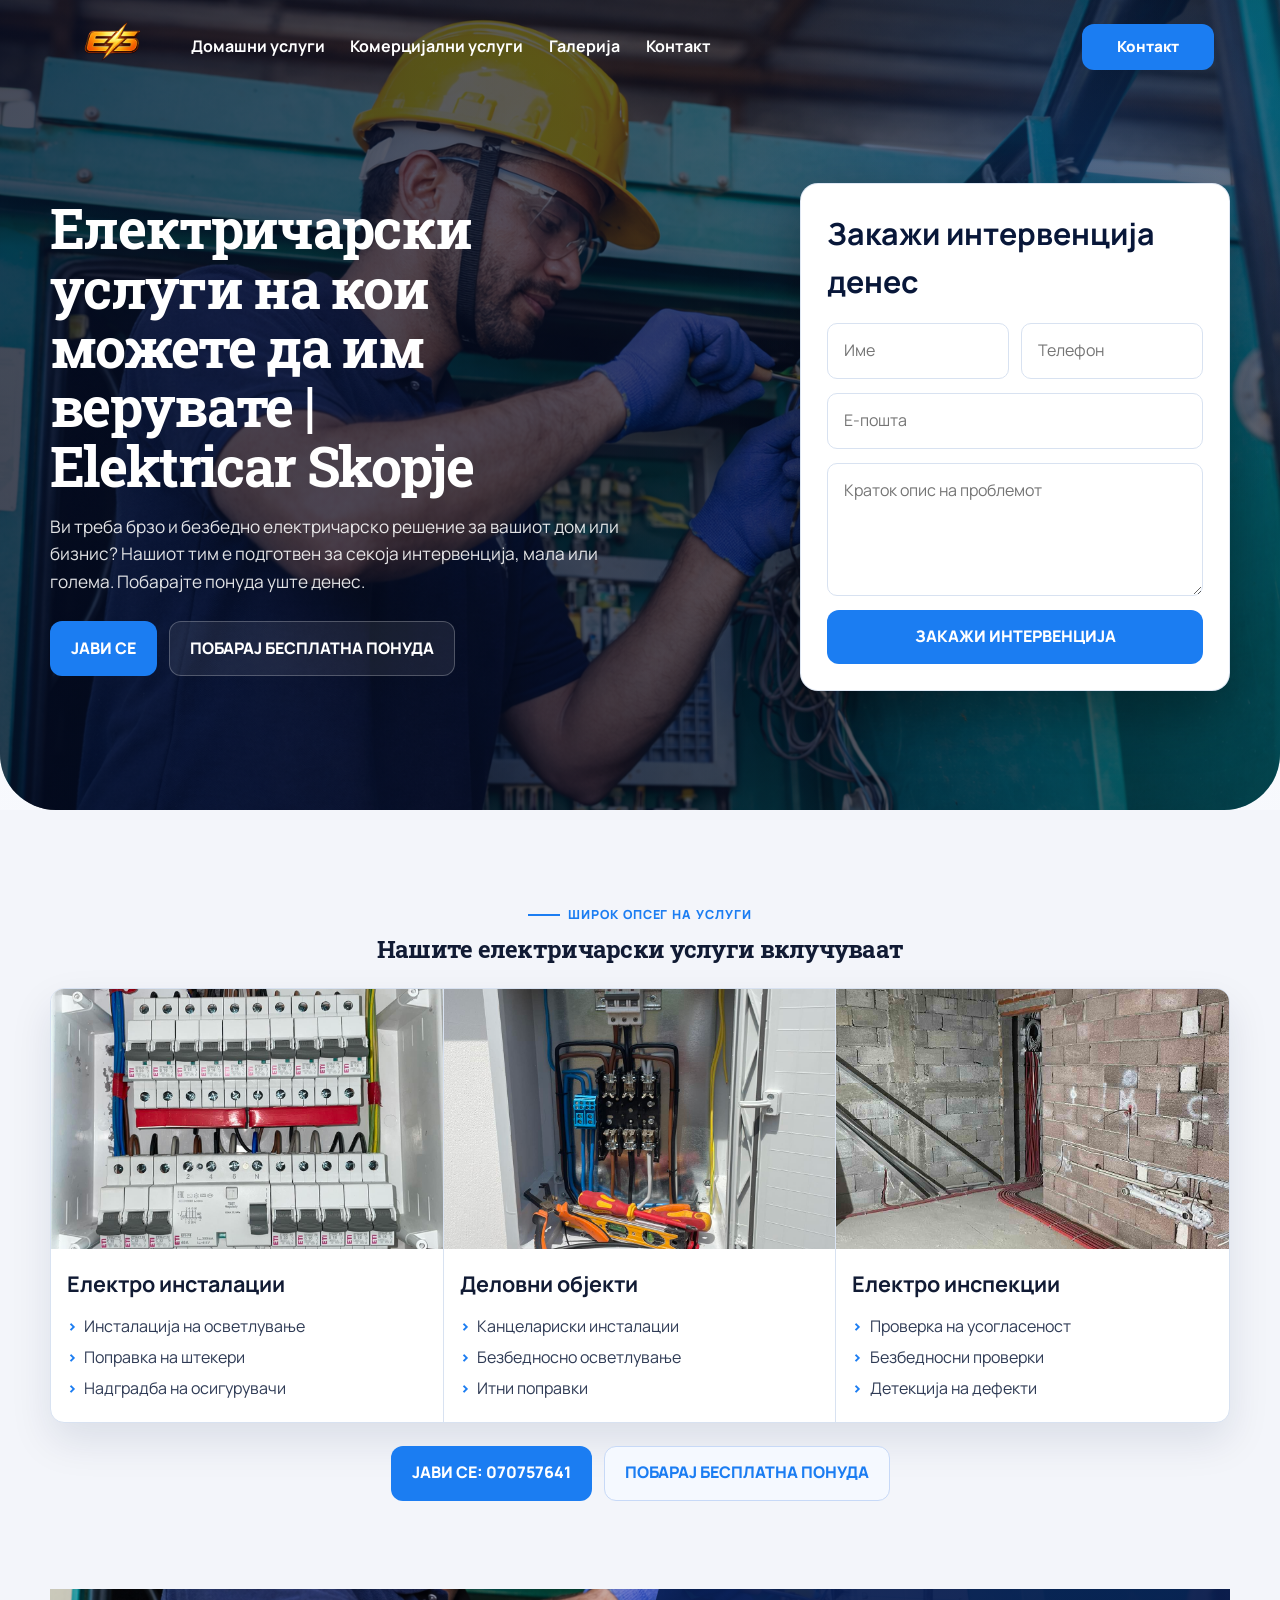
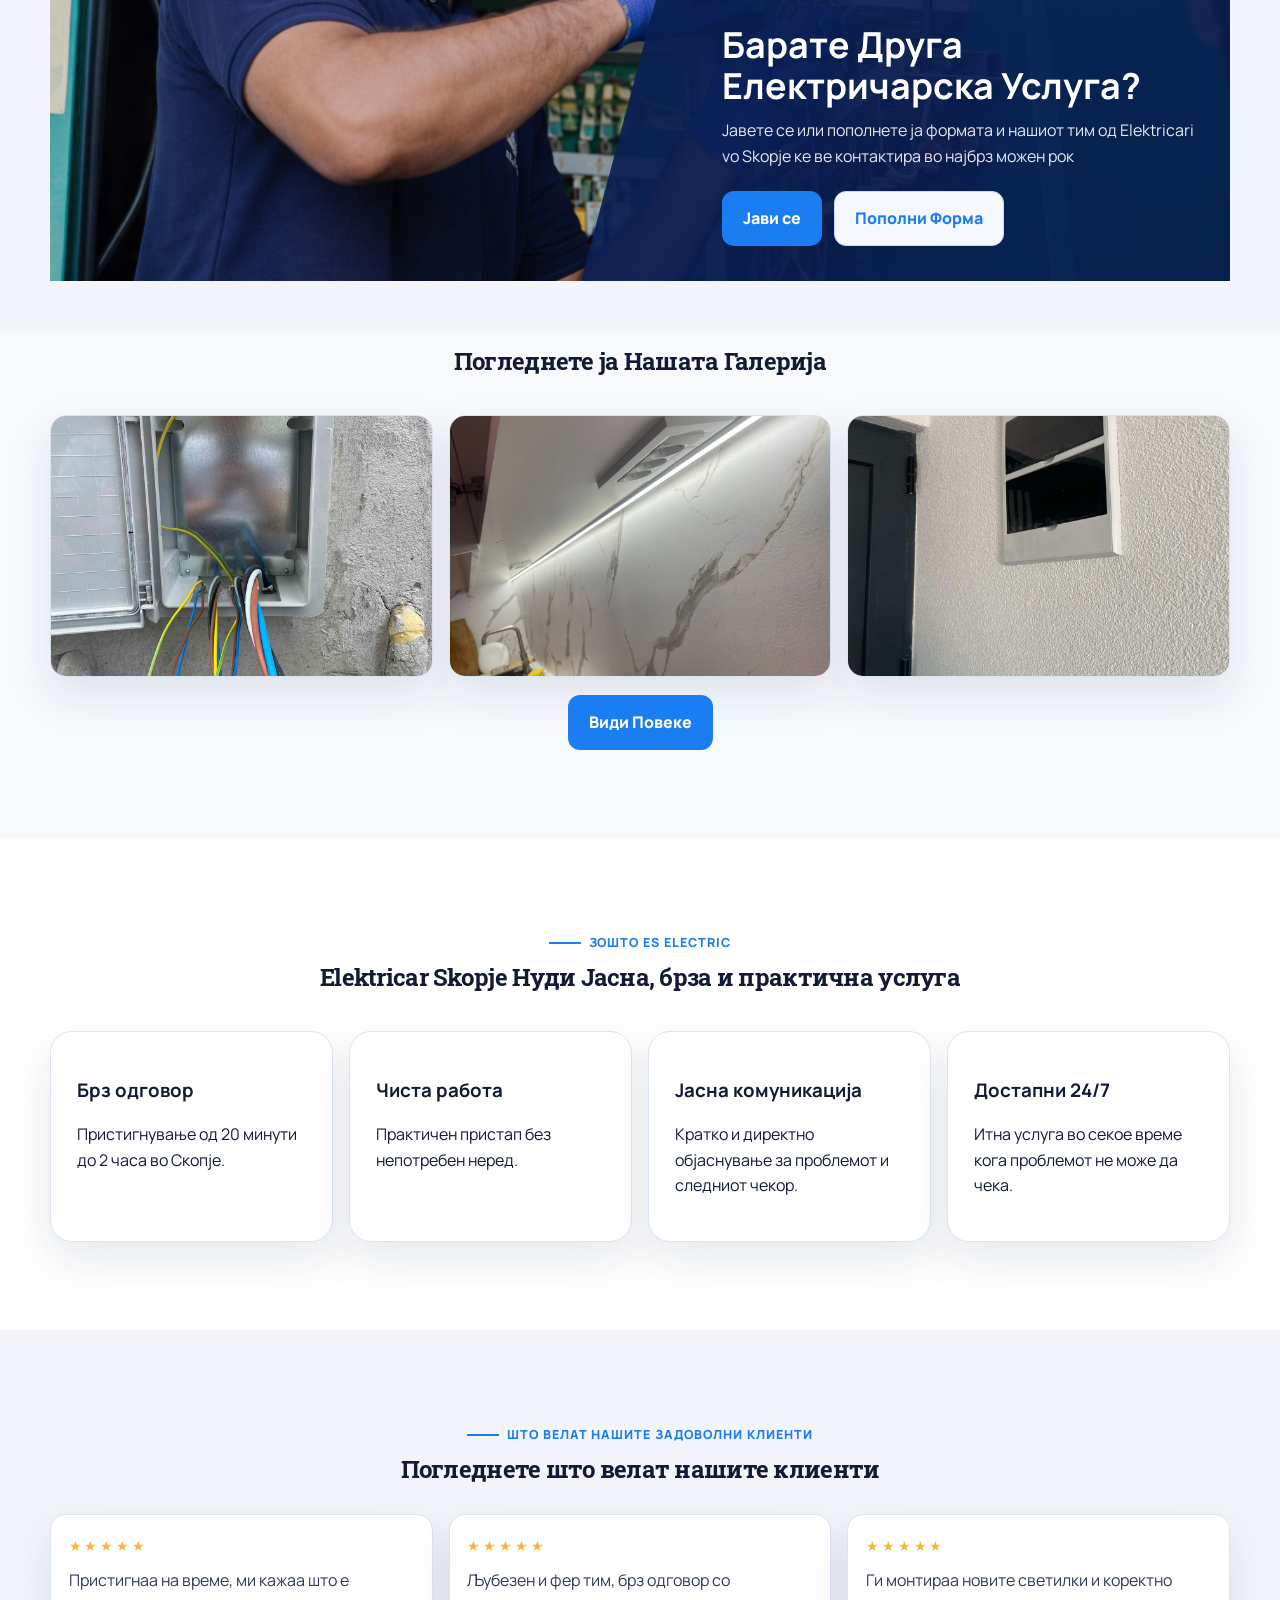
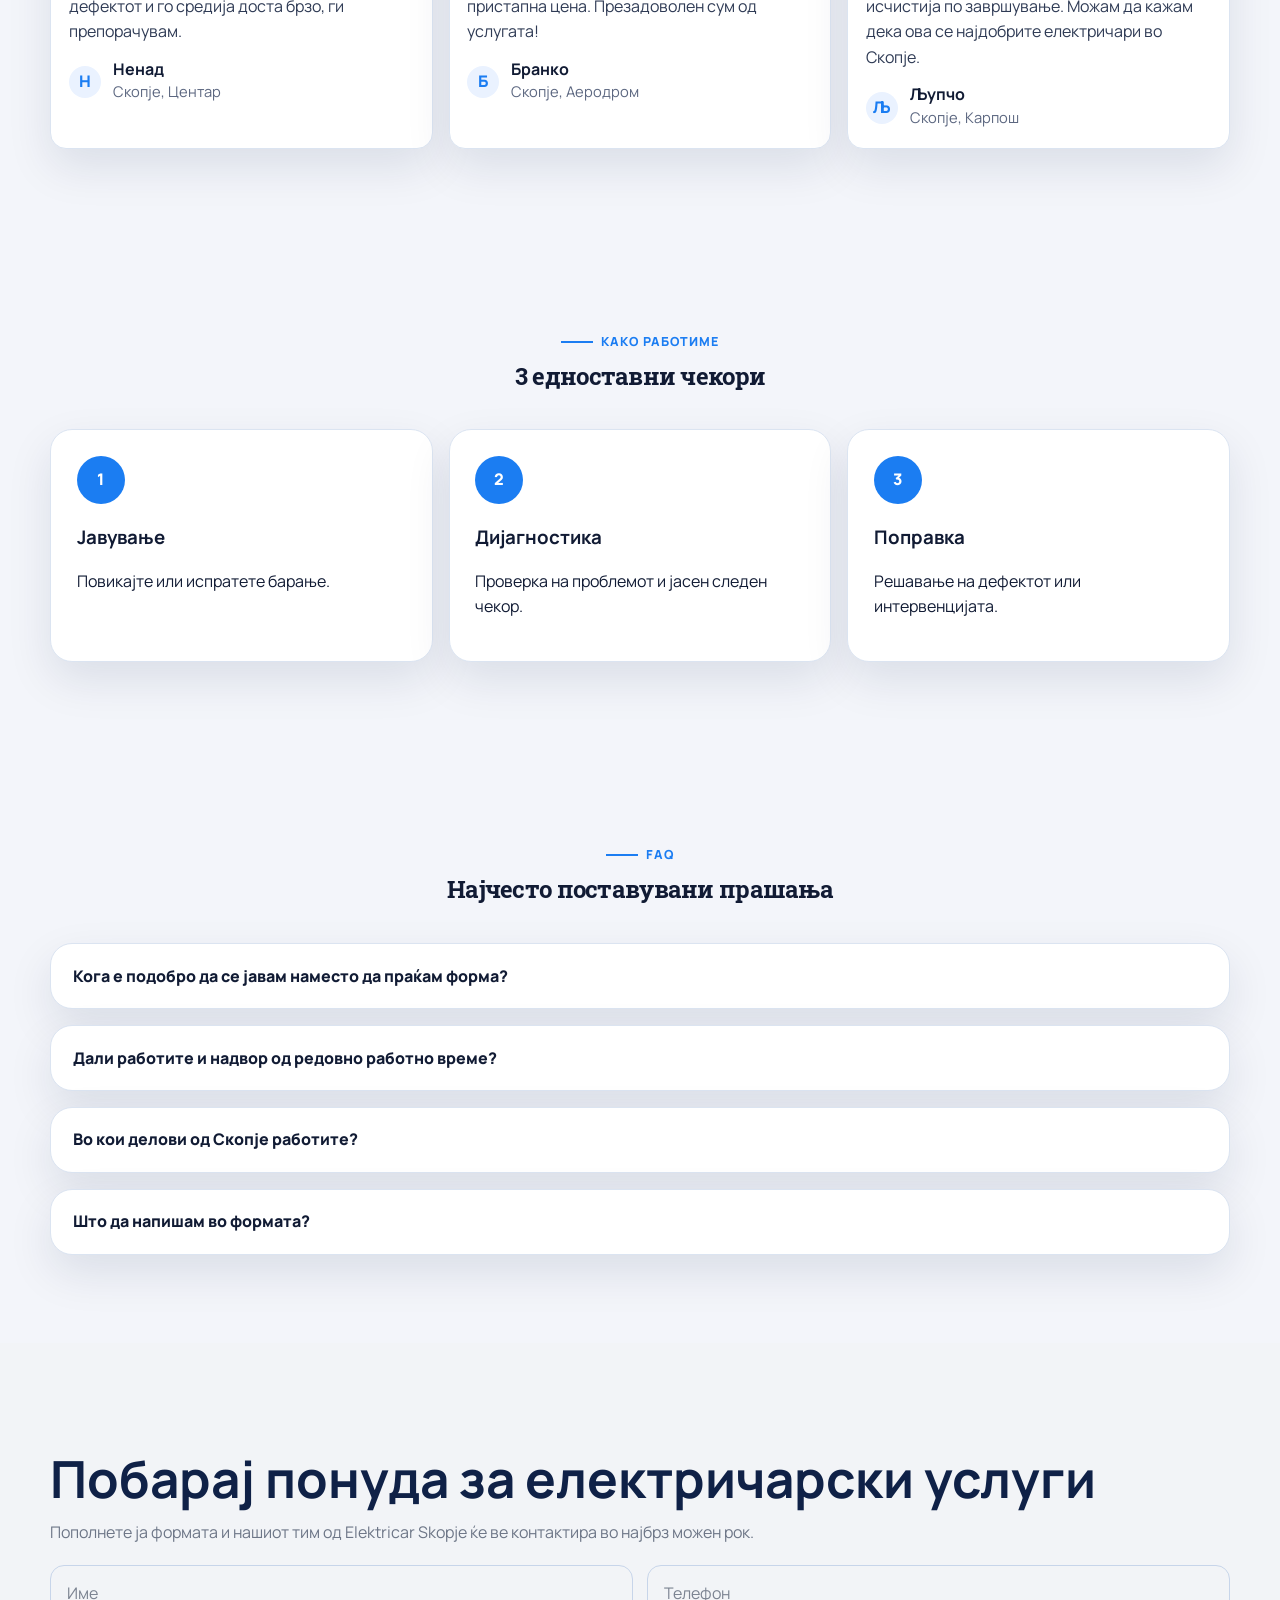
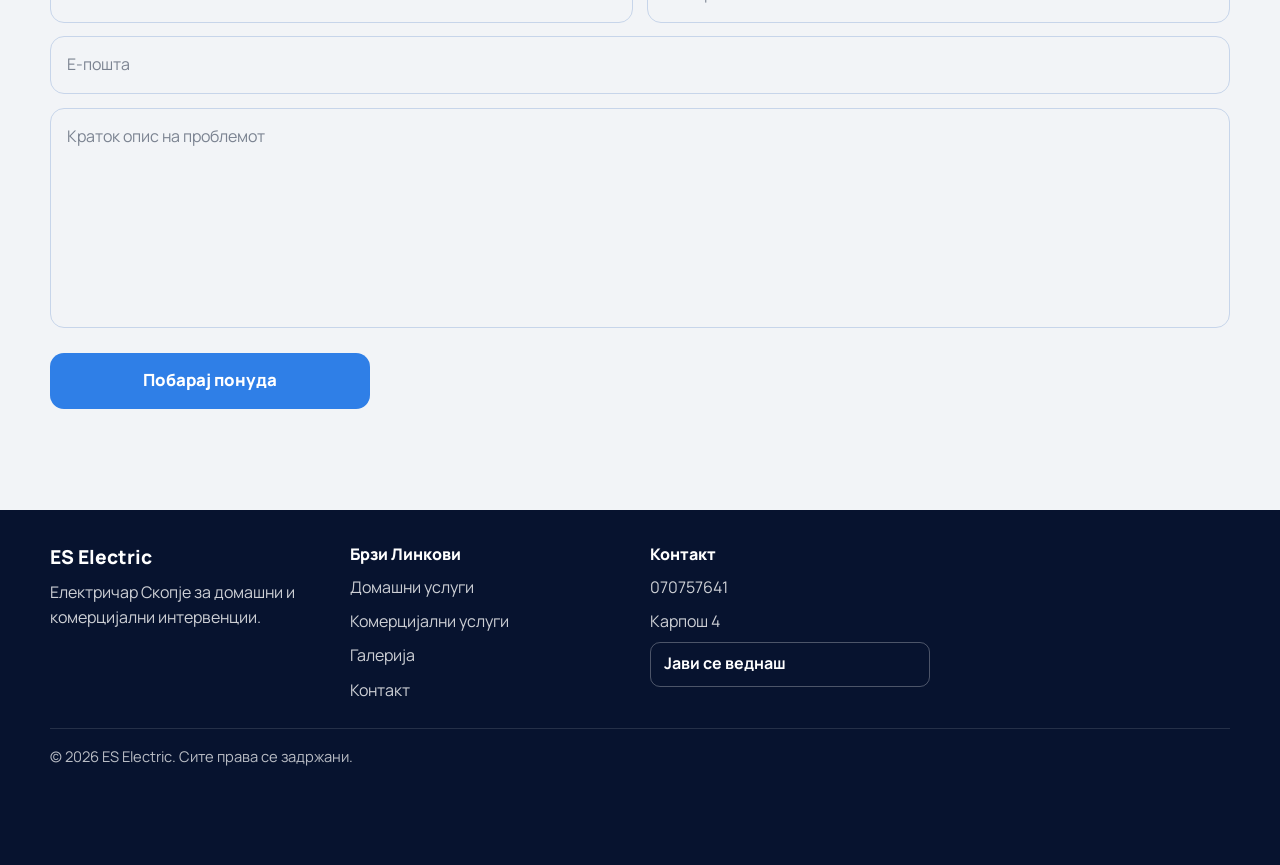
==== index.html @ e14a1463 "urls" ====
<!DOCTYPE html>
<html lang="mk">
<head>
  <meta charset="UTF-8">
  <meta name="viewport" content="width=device-width, initial-scale=1.0">
  <link rel="icon" type="image/png" sizes="32x32" href="images/eselectriclogo.png?v=2">
  <link rel="icon" type="image/png" sizes="16x16" href="images/eselectriclogo.png?v=2">
  <link rel="apple-touch-icon" sizes="180x180" href="images/eselectriclogo.png?v=2">
  <link rel="shortcut icon" href="images/eselectriclogo.png?v=2">
  <title>Електричар Скопје | Итни интервенции, поправки и инсталации | ES Electric</title>
  <meta name="description" content="Електричар Скопје за итни интервенции, поправки, инсталации, осигурувачи, табли, расвета и дијагностика во Скопје. Достапни 24/7.">
  <meta name="keywords" content="електричар скопје, elektricar skopje, ES Electric, итен електричар, електричар Центар, електричар Карпош, електричар Аеродром, електричар Кисела Вода">
  <meta name="robots" content="index, follow">
  <meta name="google-site-verification" content="q-H_7X60YfUm992lBgcgv_v2bml-PtrFkmzQ3lZgB4s" />
  <meta property="og:title" content="Elektricar Skopje⚡ Dostapni 24/7 ">
  <meta property="og:description" content="Nudime domasni i komercijalni elektricarki uslugi vo Skopje. Odgovor i intervencija vo najbrz mozen rok. ">
  <meta property="og:type" content="website">
  <meta property="og:url" content="https://elektricarskopje.mk">
  <meta property="og:image" content="https://elektricarskopje.mk/images/elektricarskopjehero.png">
  <meta name="twitter:card" content="summary_large_image">
  <link rel="canonical" href="https://elektricarskopje.mk/">
  <link rel="preload" as="image" href="images/elektricarskopjehero.png" fetchpriority="high">
  <link rel="preconnect" href="https://fonts.googleapis.com">
  <link rel="preconnect" href="https://fonts.gstatic.com" crossorigin>
  <link href="https://fonts.googleapis.com/css2?family=Manrope:wght@400;500;700;800&family=Roboto+Slab:wght@700&display=swap" rel="stylesheet">
  <link rel="stylesheet" href="style.css">
  <script type="application/ld+json">
  {
   "@context": "https://schema.org",
   "@type": "Service",
   "serviceType": "Electrical services",
   "areaServed": "Skopje",
   "provider": {
     "@type": "Electrician",
     "name": "Električar Skopje"
   }
  }
  </script>
</head>
<body>
  <a class="skip-link" href="#main-content">Скокни до содржина</a>

  <!-- Sticky header: transparent on hero, solid after scroll -->
  <header class="site-header" data-header>
    <div class="container header-inner">
      <a class="brand" href="/" aria-label="ES Electric почетна">
        <span class="brand-mark">
          <img src="images/eselectriclogo.png" alt="ES Electric лого" width="234" height="234">
        </span>
      </a>

      <button class="nav-toggle" type="button" aria-expanded="false" aria-controls="site-nav" data-nav-toggle>
        <span></span>
        <span></span>
        <span></span>
        <span class="sr-only">Отвори мени</span>
      </button>

      <nav class="site-nav" id="site-nav" data-nav>
        <a href="domashni-uslugi.html">Домашни услуги</a>
        <a href="komercijalni-uslugi.html">Комерцијални услуги</a>
        <a href="galerija.html">Галерија</a>
        <a href="kontakt.html">Контакт</a>
      </nav>

      <a class="button button-call header-call" href="tel:070757641">Контакт</a>
    </div>
  </header>

  <main id="main-content">
    <!-- Hero section: black background placeholder for future image -->
    <section class="hero" id="top">
      <div class="container hero-shell">
        <div class="hero-grid">
          <div class="hero-copy">
            <h1>Електричарски услуги на кои можете да им верувате | Elektricar Skopje</h1>
            <p class="hero-lead">Ви треба брзо и безбедно електричарско решение за вашиот дом или бизнис? Нашиот тим е подготвен за секоја интервенција, мала или голема. Побарајте понуда уште денес.</p>
            <div class="hero-actions">
              <a class="button button-call" href="tel:070757641">ЈАВИ СЕ</a>
              <a class="button button-ghost" href="#contact">ПОБАРАЈ БЕСПЛАТНА ПОНУДА</a>
            </div>
          </div>

          <aside class="hero-panel">
            <p class="hero-panel-title">Закажи интервенција денес</p>
            <form class="hero-form" action="https://formsubmit.co/goranristov80@yahoo.com" method="post">
              <input type="hidden" name="_subject" value="Нова порака од Hero форма - elektricarskopje.mk">
              <input type="hidden" name="_captcha" value="false">
              <input type="hidden" name="_template" value="table">
              <div class="hero-form-row">
                <input type="text" name="hero-name" placeholder="Име" aria-label="Име">
                <input type="tel" name="hero-phone" placeholder="Телефон" aria-label="Телефон">
              </div>
              <input type="email" name="hero-email" placeholder="Е-пошта" aria-label="Е-пошта">
              <textarea name="hero-description" rows="4" placeholder="Краток опис на проблемот" aria-label="Краток опис на проблемот"></textarea>
              <button class="button button-call button-block" type="submit">ЗАКАЖИ ИНТЕРВЕНЦИЈА</button>
            </form>
          </aside>
        </div>
      </div>
    </section>

    <!-- Service overview cards -->
    <section class="services section" id="services">
      <div class="container">
        <div class="section-heading services-heading">
          <p class="eyebrow">ШИРОК ОПСЕГ НА УСЛУГИ</p>
          <h2>Нашите електричарски услуги вклучуваат</h2>
        </div>

        <div class="services-showcase">
          <article class="service-feature">
            <div class="service-feature-image">
              <img src="images/promena na avtomatski osiguraci.jpg" alt="Домашни електричарски услуги" loading="lazy">
            </div>
            <div class="service-feature-body">
              <h3>Електро инсталации</h3>
              <ul>
                <li>Инсталација на осветлување</li>
                <li>Поправка на штекери</li>
                <li>Надградба на осигурувачи</li>
              </ul>
            </div>
          </article>

          <article class="service-feature">
            <div class="service-feature-image">
              <img src="images/tabla-osiguraci.jpg" alt="Електричарски услуги за деловни објекти" loading="lazy">
            </div>
            <div class="service-feature-body">
              <h3>Деловни објекти</h3>
              <ul>
                <li>Канцелариски инсталации</li>
                <li>Безбедносно осветлување</li>
                <li>Итни поправки</li>
              </ul>
            </div>
          </article>

          <article class="service-feature">
            <div class="service-feature-image">
              <img src="images/instalacija-na-kuka2.jpg" alt="Електро инспекции и проверки" loading="lazy">
            </div>
            <div class="service-feature-body">
              <h3>Електро инспекции</h3>
              <ul>
                <li>Проверка на усогласеност</li>
                <li>Безбедносни проверки</li>
                <li>Детекција на дефекти</li>
              </ul>
            </div>
          </article>
        </div>

        <div class="services-cta">
          <a class="button button-call" href="tel:070757641">ЈАВИ СЕ: 070757641</a>
          <a class="button button-call-outline" href="#contact">ПОБАРАЈ БЕСПЛАТНА ПОНУДА</a>
        </div>
      </div>
    </section>

    <section class="service-cta-banner section">
      <div class="container">
        <div class="service-cta-inner">
          <div class="service-cta-content">
            <h2>Барате Друга Електричарска Услуга?</h2>
            <p>Јавете се или пополнете ја формата и нашиот тим од Elektricari vo Skopje ке ве контактира во најбрз можен рок</p>
            <div class="service-cta-buttons">
              <a class="button button-call" href="tel:070757641">Јави се</a>
              <a class="button button-call-outline" href="#contact">Пополни Форма</a>
            </div>
          </div>
        </div>
      </div>
    </section>

    <section class="home-gallery-preview section">
      <div class="container">
        <div class="section-heading">
          <h2>Погледнете ја Нашата Галерија</h2>
        </div>
        <div class="home-gallery-grid">
          <figure class="home-gallery-card">
            <img src="images/pustanje-na-kabli-vo-tabla.jpg" alt="Пуштање на кабли во табла" loading="lazy">
          </figure>
          <figure class="home-gallery-card">
            <img src="images/stekeri-i-led-lambi2.jpg" alt="Штекери и LED ламби" loading="lazy">
          </figure>
          <figure class="home-gallery-card">
            <img src="images/kukni-tabli2.jpg" alt="Куќни табли" loading="lazy">
          </figure>
        </div>
        <div class="home-gallery-action">
          <a class="button button-call" href="galerija.html">Види Повеке</a>
        </div>
      </div>
    </section>

    <!-- Core trust signals -->
    <section class="why-us section">
      <div class="container">
        <div class="section-heading">
          <p class="eyebrow">Зошто ES Electric</p>
          <h2>Elektricar Skopje Нуди Јасна, брза и практична услуга</h2>
        </div>
        <div class="why-grid">
          <article class="why-card">
            <h3>Брз одговор</h3>
            <p>Пристигнување од 20 минути до 2 часа во Скопје.</p>
          </article>
          <article class="why-card">
            <h3>Чиста работа</h3>
            <p>Практичен пристап без непотребен неред.</p>
          </article>
          <article class="why-card">
            <h3>Јасна комуникација</h3>
            <p>Кратко и директно објаснување за проблемот и следниот чекор.</p>
          </article>
          <article class="why-card">
            <h3>Достапни 24/7</h3>
            <p>Итна услуга во секое време кога проблемот не може да чека.</p>
          </article>
        </div>
      </div>
    </section>

    <section class="testimonials section">
      <div class="container">
        <div class="section-heading testimonials-heading">
          <p class="eyebrow">ШТО ВЕЛАТ НАШИТЕ ЗАДОВОЛНИ КЛИЕНТИ</p>
          <h2>Погледнете што велат нашите клиенти</h2>
        </div>

        <div class="testimonials-grid">
          <article class="testimonial-card">
            <p class="testimonial-stars">★★★★★</p>
            <p class="testimonial-text">Пристигнаа на време, ми кажаа што е дефектот и го средија доста брзо, ги препорачувам.</p>
            <div class="testimonial-person">
              <span class="testimonial-avatar">Н</span>
              <div>
                <strong>Ненад</strong>
                <p>Скопје, Центар</p>
              </div>
            </div>
          </article>

          <article class="testimonial-card">
            <p class="testimonial-stars">★★★★★</p>
            <p class="testimonial-text"> Љубезен и фер тим, брз одговор со пристапна цена. Презадоволен сум од услугата!</p>
            <div class="testimonial-person">
              <span class="testimonial-avatar">Б</span>
              <div>
                <strong>Бранко</strong>
                <p>Скопје, Аеродром</p>
              </div>
            </div>
          </article>

          <article class="testimonial-card">
            <p class="testimonial-stars">★★★★★</p>
            <p class="testimonial-text">Ги монтираа новите светилки и коректно исчистија по завршување. Можам да кажам дека ова се најдобрите електричари во Скопје.</p>
            <div class="testimonial-person">
              <span class="testimonial-avatar">Љ</span>
              <div>
                <strong>Љупчо</strong>
                <p>Скопје, Карпош</p>
              </div>
            </div>
          </article>
        </div>
      </div>
    </section>

    <!-- Simple three-step process -->
    <section class="process section">
      <div class="container">
        <div class="section-heading">
          <p class="eyebrow">Како работиме</p>
          <h2>3 едноставни чекори</h2>
        </div>
        <div class="process-grid">
          <article class="process-step">
            <span>1</span>
            <h3>Јавување</h3>
            <p>Повикајте или испратете барање.</p>
          </article>
          <article class="process-step">
            <span>2</span>
            <h3>Дијагностика</h3>
            <p>Проверка на проблемот и јасен следен чекор.</p>
          </article>
          <article class="process-step">
            <span>3</span>
            <h3>Поправка</h3>
            <p>Решавање на дефектот или интервенцијата.</p>
          </article>
        </div>
      </div>
    </section>

    <!-- FAQ for practical homeowner concerns -->
    <section class="faq section">
      <div class="container">
        <div class="section-heading">
          <p class="eyebrow">FAQ</p>
          <h2>Најчесто поставувани прашања</h2>
        </div>
        <div class="faq-list">
          <details>
            <summary>Кога е подобро да се јавам наместо да праќам форма?</summary>
            <p>Ако проблемот е итен, јавувањето е најбрзата опција.</p>
          </details>
          <details>
            <summary>Дали работите и надвор од редовно работно време?</summary>
            <p>Да, итната услуга е достапна 24/7.</p>
          </details>
          <details>
            <summary>Во кои делови од Скопје работите?</summary>
            <p>Скопје, со фокус на Центар, Карпош, Аеродром и Кисела Вода.</p>
          </details>
          <details>
            <summary>Што да напишам во формата?</summary>
            <p>Име, телефон, локација и краток опис на проблемот.</p>
          </details>
        </div>
      </div>
    </section>

    <!-- Contact section with lightweight form -->
    <section class="contact section" id="contact">
      <div class="container">
        <div class="contact-shell">
          <h2>Побарај понуда за електричарски услуги</h2>
          <p class="contact-intro">Пополнете ја формата и нашиот тим од Elektricar Skopje ќе ве контактира во најбрз можен рок.</p>

          <form class="contact-form contact-form-modern" action="https://formsubmit.co/goranristov80@yahoo.com" method="post">
            <input type="hidden" name="_subject" value="Нова порака од Контакт форма - elektricarskopje.mk">
            <input type="hidden" name="_captcha" value="false">
            <input type="hidden" name="_template" value="table">
            <div class="contact-form-row">
              <div>
                <input id="name" name="name" type="text" autocomplete="name" placeholder="Име" aria-label="Име" required>
              </div>
              <div>
                <input id="phone" name="phone" type="tel" autocomplete="tel" placeholder="Телефон" aria-label="Телефон" required>
              </div>
            </div>

            <input id="email" name="email" type="email" autocomplete="email" placeholder="Е-пошта" aria-label="Е-пошта" required>

            <textarea id="message" name="message" rows="6" placeholder="Краток опис на проблемот" aria-label="Краток опис на проблемот" required></textarea>

            <button class="button contact-submit" type="submit">Побарај понуда</button>
          </form>
        </div>
      </div>
    </section>
  </main>

  <!-- Footer keeps core contact and future-ready navigation -->
  <footer class="site-footer">
    <div class="container footer-grid">
      <div class="footer-col">
        <p class="footer-brand">ES Electric</p>
        <p>Електричар Скопје за домашни и комерцијални интервенции.</p>
      </div>
      <div class="footer-col">
        <p class="footer-title">Брзи Линкови</p>
        <a href="domashni-uslugi.html">Домашни услуги</a>
        <a href="komercijalni-uslugi.html">Комерцијални услуги</a>
        <a href="galerija.html">Галерија</a>
        <a href="kontakt.html">Контакт</a>
      </div>
      <div class="footer-col">
        <p class="footer-title">Контакт</p>
        <p><a href="tel:070757641">070757641</a></p>
        <p>Карпош 4</p>
        <a class="footer-call-link" href="tel:070757641">Јави се веднаш</a>
      </div>
    </div>
    <div class="container footer-bottom">
      <p>© 2026 ES Electric. Сите права се задржани.</p>
    </div>
  </footer>

  <script src="script.js" defer></script>
</body>
</html>
---- style.css ----
:root {
  /* Blue and white service-template palette */
  --bg: #f3f5fa;
  --surface: #ffffff;
  --surface-soft: #eef4ff;
  --surface-dark: #081739;
  --text: #111b34;
  --muted: #5c6780;
  --line: #d8e2f1;
  --accent: #1b7df2;
  --accent-dark: #1367cd;
  --accent-soft: #eaf2ff;
  --shadow: 0 18px 45px rgba(14, 29, 66, 0.1);
  --radius: 22px;
  --container: 1180px;
  --header-height: 72px;
}

*,
*::before,
*::after {
  box-sizing: border-box;
}

html {
  scroll-behavior: smooth;
}

body {
  margin: 0;
  font-family: "Manrope", sans-serif;
  color: var(--text);
  background: linear-gradient(180deg, #f8fafe 0%, var(--bg) 100%);
  line-height: 1.6;
}

img {
  max-width: 100%;
  display: block;
}

a {
  color: inherit;
  text-decoration: none;
}

button,
input,
textarea {
  font: inherit;
}

.skip-link,
.sr-only {
  position: absolute;
  width: 1px;
  height: 1px;
  padding: 0;
  margin: -1px;
  overflow: hidden;
  clip: rect(0, 0, 0, 0);
  white-space: nowrap;
  border: 0;
}

.skip-link:focus {
  width: auto;
  height: auto;
  margin: 1rem;
  padding: 0.75rem 1rem;
  clip: auto;
  background: var(--surface-dark);
  color: #fff;
  z-index: 1000;
}

.container {
  width: min(calc(100% - 2rem), var(--container));
  margin: 0 auto;
}

.section {
  padding: 5.5rem 0;
}

.section-heading {
  max-width: 44rem;
  margin: 0 auto 2.5rem;
  text-align: center;
}

.section-heading h2,
.hero h1 {
  font-family: "Roboto Slab", serif;
  line-height: 1.08;
  letter-spacing: -0.03em;
}

.section-heading h2 {
  margin: 0;
}

.eyebrow {
  display: inline-flex;
  align-items: center;
  gap: 0.5rem;
  margin: 0 0 0.75rem;
  color: var(--accent);
  font-weight: 800;
  text-transform: uppercase;
  letter-spacing: 0.08em;
  font-size: 0.78rem;
}

.eyebrow::before {
  content: "";
  width: 2rem;
  height: 2px;
  background: currentColor;
}

.site-header {
  position: absolute;
  inset: 0 0 auto;
  z-index: 20;
  padding: 0.35rem 0;
  background: transparent;
  box-shadow: none;
  backdrop-filter: none;
  transition: transform 0.3s ease, background-color 0.3s ease, box-shadow 0.3s ease;
}

.site-header.is-sticky {
  background: transparent;
  box-shadow: none;
  backdrop-filter: none;
}

@keyframes header-slide {
  from {
    transform: translateY(-100%);
  }

  to {
    transform: translateY(0);
  }
}

.header-inner {
  display: grid;
  grid-template-columns: auto auto 1fr auto;
  align-items: center;
  gap: 1rem;
}

.brand {
  display: inline-flex;
  align-items: center;
  color: #fff;
}

.site-header.is-sticky .brand,
.site-header.is-sticky .site-nav a,
.site-header.is-sticky .nav-toggle {
  color: var(--text);
}

.brand-mark {
  display: grid;
  place-items: center;
  width: 7.8rem;
  height: 5.2rem;
  min-width: 7.8rem;
  min-height: 5.2rem;
}

.brand-mark img {
  width: 100%;
  height: 100%;
  object-fit: contain;
}

.site-nav {
  display: inline-flex;
  justify-self: end;
  gap: 1.6rem;
}

.site-nav a {
  color: #fff;
  font-weight: 700;
}

.site-nav a:hover,
.site-nav a:focus-visible {
  color: #9fc9ff;
}

.nav-toggle {
  display: none;
  padding: 0;
  background: none;
  border: 0;
  color: #fff;
}

.nav-toggle span {
  display: block;
  width: 1.5rem;
  height: 2px;
  margin: 0.28rem 0;
  background: currentColor;
}

.hero {
  position: relative;
  min-height: 90svh;
  display: flex;
  align-items: center;
  overflow: hidden;
  color: #fff;
  border-bottom-left-radius: 56px;
  border-bottom-right-radius: 56px;
  background:
    linear-gradient(180deg, rgba(0, 0, 0, 0.28), rgba(0, 0, 0, 0.36)),
    url("images/elektricarskopjehero.png") center 0% / cover no-repeat,
    #000;
}

.hero::before {
  content: "";
  position: absolute;
  inset: 0;
  background:
    linear-gradient(90deg, rgba(4, 15, 45, 0.62), rgba(4, 15, 45, 0.35)),
    radial-gradient(circle at 85% 20%, rgba(27, 125, 242, 0.32), transparent 30%);
  pointer-events: none;
}

.hero-shell {
  position: relative;
  z-index: 1;
  padding: calc(var(--header-height) + 2.5rem) 0 3rem;
}

.hero-grid {
  display: grid;
  gap: 3rem;
  grid-template-columns: minmax(0, 1.2fr) minmax(340px, 430px);
  align-items: center;
  padding: 0;
}

.hero-copy {
  width: 100%;
  max-width: 52rem;
}

.hero h1 {
  margin: 0 0 1rem;
  max-width: 16ch;
  font-size: clamp(2.15rem, 4.3vw, 3.75rem);
}

.hero-lead {
  max-width: 52ch;
  font-size: clamp(0.95rem, 1.35vw, 1.08rem);
  color: rgba(255, 255, 255, 0.88);
}

.hero-actions,
.contact-points,
.service-card,
.why-card,
.process-step,
.hero-panel,
.highlight-card {
  animation: fade-up 0.6s ease both;
}

@keyframes fade-up {
  from {
    opacity: 0;
    transform: translateY(16px);
  }

  to {
    opacity: 1;
    transform: translateY(0);
  }
}

.hero-actions {
  display: flex;
  flex-wrap: wrap;
  gap: 0.75rem;
  margin: 1.6rem 0 0;
}

.button {
  display: inline-flex;
  align-items: center;
  justify-content: center;
  min-height: 3.35rem;
  padding: 0.85rem 1.25rem;
  border-radius: 12px;
  border: 1px solid transparent;
  font-weight: 800;
  transition: transform 0.2s ease, background-color 0.2s ease, border-color 0.2s ease;
}

.button:hover,
.button:focus-visible {
  transform: translateY(-2px);
}

.button:active {
  transform: translateY(0);
}

.button-call {
  background: var(--accent);
  color: #fff;
}

.button-call:hover,
.button-call:focus-visible {
  background: var(--accent-dark);
}

.button-viber {
  background: #59267c;
  color: #fff;
}

.button-viber:hover,
.button-viber:focus-visible {
  background: #491f66;
}

.button-call-outline {
  background: #f5f9ff;
  color: var(--accent);
  border: 1px solid #c7d9f7;
}

.button-call-outline:hover,
.button-call-outline:focus-visible {
  background: #e9f2ff;
}

.button-ghost {
  border-color: rgba(255, 255, 255, 0.24);
  background: rgba(255, 255, 255, 0.08);
  color: #fff;
}

.section .button-ghost,
.section .button-ghost {
  color: var(--accent);
  border-color: #c6d8f5;
  background: #f4f8ff;
}

.button-block {
  width: 100%;
}

.header-call {
  min-height: 2.9rem;
  padding: 0.55rem 1.1rem;
  font-size: 0.95rem;
  width: auto;
  min-width: 8.25rem;
  justify-self: end;
}

.hero-panel {
  padding: 1.6rem;
  border-radius: 18px;
  background: #fff;
  color: var(--text);
  box-shadow: 0 22px 55px rgba(0, 0, 0, 0.35);
  border: 1px solid rgba(216, 226, 241, 0.8);
}

.hero-panel-title {
  margin: 0 0 1rem;
  font-size: 1.9rem;
  font-weight: 700;
  color: var(--surface-dark);
}

.hero-form {
  display: grid;
  gap: 0.85rem;
}

.hero-form-row {
  display: grid;
  gap: 0.75rem;
  grid-template-columns: 1fr 1fr;
}

.hero-form input,
.hero-form textarea {
  width: 100%;
  padding: 0.9rem 1rem;
  border-radius: 10px;
  border: 1px solid var(--line);
  background: #fff;
}

.hero-form textarea {
  min-height: 7rem;
  resize: vertical;
}

.hero-form input:focus-visible,
.hero-form textarea:focus-visible {
  outline: 2px solid rgba(27, 125, 242, 0.24);
  border-color: var(--accent);
}

.hero-panel-note {
  margin: 0.9rem 0 0;
  color: var(--muted);
  font-size: 0.95rem;
}

.hero-bridge {
  display: none;
}

.hero-highlights {
  display: grid;
  gap: 1rem;
  grid-template-columns: repeat(3, minmax(0, 1fr));
  margin: 0;
}

.highlight-card {
  display: flex;
  align-items: center;
  gap: 1rem;
  padding: 1.2rem 1.35rem;
  border-radius: 20px;
  background: rgba(255, 255, 255, 0.985);
  color: var(--text);
  box-shadow: 0 28px 64px rgba(10, 26, 61, 0.2);
  border: 1.5px solid #cddcf3;
}

.highlight-card p {
  margin: 0 0 0.15rem;
  color: var(--muted);
}

.highlight-card strong {
  font-size: 1.02rem;
}

.highlight-icon {
  display: inline-grid;
  place-items: center;
  width: 3rem;
  height: 3rem;
  border-radius: 50%;
  background: var(--accent-soft);
  color: var(--accent);
  font-size: 1.1rem;
  font-weight: 800;
}

.services,
.process,
.faq {
  background: #f3f5fa;
  position: relative;
  z-index: 1;
}

.services-heading {
  margin-bottom: 1.6rem;
}

.services-showcase {
  display: grid;
  grid-template-columns: repeat(3, minmax(0, 1fr));
  gap: 0;
  border-radius: 14px;
  overflow: hidden;
  background: #fff;
  border: 1px solid #d8e2f1;
  box-shadow: 0 18px 42px rgba(14, 29, 66, 0.1);
}

.service-feature {
  display: flex;
  flex-direction: column;
  border-right: 1px solid #d8e2f1;
}

.service-feature:last-child {
  border-right: 0;
}

.service-feature-image {
  height: 260px;
  overflow: hidden;
  background: linear-gradient(135deg, #d6e6ff 0%, #f0f6ff 100%);
}

.service-feature-image img {
  width: 100%;
  height: 100%;
  object-fit: cover;
  display: block;
}

.service-feature-body {
  flex: 1;
  padding: 1.1rem 1rem 1.3rem;
}

.service-feature-body h3 {
  margin: 0 0 0.75rem;
  font-size: 1.35rem;
}

.service-feature-body ul {
  list-style: none;
  margin: 0;
  padding: 0;
  display: grid;
  gap: 0.35rem;
}

.service-feature-body li {
  color: #2f3b55;
}

.service-feature-body li::before {
  content: "›";
  display: inline-block;
  margin-right: 0.45rem;
  color: var(--accent);
  font-weight: 800;
}

.services-cta {
  margin-top: 1.4rem;
  display: flex;
  flex-wrap: wrap;
  justify-content: center;
  gap: 0.75rem;
}

.service-cta-banner {
  padding: 0 0 3.25rem;
  background: #f3f5fa;
}

.service-cta-inner {
  position: relative;
  min-height: 260px;
  border-radius: 0;
  overflow: hidden;
  background:
    linear-gradient(180deg, rgba(0, 0, 0, 0.18), rgba(0, 0, 0, 0.18)),
    url("images/elektricarskopjehero.png") center 70% / cover no-repeat;
}

.service-cta-inner::before {
  content: "";
  position: absolute;
  inset: 0 0 0 45%;
  background: linear-gradient(135deg, rgba(9, 32, 86, 0.92), rgba(7, 24, 72, 0.92));
  clip-path: polygon(12% 0, 100% 0, 100% 100%, 0 100%);
}

.service-cta-content {
  position: relative;
  z-index: 1;
  margin-left: auto;
  width: min(100%, 46%);
  padding: 2.2rem 2.2rem;
  color: #fff;
}

.service-cta-content h2 {
  margin: 0 0 0.75rem;
  font-size: clamp(1.65rem, 2.8vw, 2.6rem);
  line-height: 1.15;
}

.service-cta-content p {
  margin: 0 0 1.35rem;
  color: rgba(255, 255, 255, 0.9);
}

.service-cta-buttons {
  display: flex;
  flex-wrap: wrap;
  gap: 0.7rem;
}

.why-us,
.areas {
  background: #ffffff;
}

.testimonials {
  background: #f3f5fa;
}

.testimonials-heading {
  margin-bottom: 2rem;
}

.testimonials-grid {
  display: grid;
  grid-template-columns: repeat(3, minmax(0, 1fr));
  gap: 1rem;
}

.testimonial-card {
  padding: 1.15rem 1.1rem;
  border-radius: 16px;
  background: #fff;
  border: 1px solid #dbe4f1;
  box-shadow: var(--shadow);
}

.testimonial-stars {
  margin: 0 0 0.7rem;
  color: #f4b73c;
  letter-spacing: 0.18rem;
  font-size: 0.9rem;
}

.testimonial-text {
  margin: 0 0 1rem;
  color: #2f3b55;
}

.testimonial-person {
  display: flex;
  align-items: center;
  gap: 0.75rem;
}

.testimonial-avatar {
  width: 2rem;
  height: 2rem;
  border-radius: 50%;
  display: inline-grid;
  place-items: center;
  background: #eaf2ff;
  color: var(--accent);
  font-weight: 800;
}

.testimonial-person strong {
  display: block;
  line-height: 1.1;
}

.testimonial-person p {
  margin: 0.1rem 0 0;
  color: var(--muted);
  font-size: 0.92rem;
}

.service-grid,
.process-grid {
  display: grid;
  gap: 1rem;
  grid-template-columns: repeat(3, minmax(0, 1fr));
}

.why-grid {
  display: grid;
  gap: 1rem;
  grid-template-columns: repeat(4, minmax(0, 1fr));
}

.service-card,
.why-card,
.process-step,
.contact-form,
.faq-list details,
.areas-grid,
.contact-copy {
  border-radius: var(--radius);
  background: var(--surface);
  box-shadow: var(--shadow);
}

.service-card,
.why-card,
.process-step {
  border: 1px solid #dbe4f1;
}

.service-card {
  padding: 1.5rem;
  min-height: 11rem;
  display: flex;
  flex-direction: column;
  justify-content: flex-end;
}

.service-icon {
  display: inline-grid;
  place-items: center;
  width: 3rem;
  height: 3rem;
  margin-bottom: auto;
  border-radius: 12px;
  background: var(--surface-soft);
  color: var(--accent);
  font-weight: 800;
}

.areas-grid,
.contact-grid,
.footer-grid {
  display: grid;
  gap: 1.5rem;
  grid-template-columns: repeat(2, minmax(0, 1fr));
}

.contact-grid {
  align-items: start;
}

.contact-copy {
  padding: 1.75rem;
}

.why-card,
.process-step {
  padding: 1.6rem;
}

.why-card h3,
.process-step h3,
.service-card h3 {
  margin-bottom: 0.5rem;
}

.process-step span {
  display: inline-grid;
  place-items: center;
  width: 3rem;
  height: 3rem;
  border-radius: 50%;
  background: var(--accent);
  color: #fff;
  font-weight: 800;
}

.area-tags {
  display: flex;
  flex-wrap: wrap;
  align-content: start;
  gap: 0.8rem;
}

.area-tags span {
  padding: 0.9rem 1.1rem;
  border-radius: 999px;
  background: var(--accent-soft);
  color: var(--accent);
  font-weight: 800;
}

.faq-list {
  display: grid;
  gap: 1rem;
}

.faq-list details {
  padding: 1.2rem 1.35rem;
  border: 1px solid #dbe4f1;
}

.faq-list summary {
  cursor: pointer;
  font-weight: 800;
  list-style: none;
}

.faq-list summary::-webkit-details-marker {
  display: none;
}

.faq-list p {
  margin: 0.8rem 0 0;
  color: var(--muted);
}

.contact {
  background: #f2f4f7;
  color: #0f2147;
}

.contact-shell {
  border-radius: 20px;
  border: 0;
  background: transparent;
  box-shadow: none;
  padding: 1.2rem 0 0.8rem;
}

.contact-shell h2 {
  margin: 0 0 0.75rem;
  color: #0f2147;
  font-size: clamp(2rem, 4vw, 3.3rem);
  line-height: 1.12;
}

.contact-intro {
  margin: 0 0 1.2rem;
  color: #6d7687;
  font-size: 1rem;
}

.contact-form.contact-form-modern {
  padding: 0;
  border: 0;
  background: transparent;
  border-radius: 0;
  box-shadow: none;
}

.contact-form-modern .contact-form-row {
  display: grid;
  grid-template-columns: 1fr 1fr;
  gap: 0.85rem;
}

.contact-form-modern label {
  display: block;
  margin-bottom: 0.35rem;
  font-weight: 700;
  color: #7b8391;
  font-size: 0.95rem;
}

.contact-form-modern input,
.contact-form-modern textarea {
  width: 100%;
  margin-bottom: 0.85rem;
  padding: 0.95rem 1rem;
  border-radius: 14px;
  border: 1px solid #c7d5ea;
  background: #f2f4f7;
  color: #243557;
}

.contact-form-modern input::placeholder,
.contact-form-modern textarea::placeholder {
  color: #7b8391;
}

.contact-form-modern input:focus-visible,
.contact-form-modern textarea:focus-visible {
  outline: 2px solid rgba(47, 127, 231, 0.22);
  border-color: #2f7fe7;
}

.contact-form-modern textarea {
  min-height: 220px;
  resize: none;
}

.contact-submit {
  margin-top: 0.25rem;
  min-width: 20rem;
  border-radius: 14px;
  background: #2f7fe7;
  color: #ffffff;
  font-size: 1.05rem;
}

.contact-submit:hover,
.contact-submit:focus-visible {
  background: #1f6fda;
}

.page-main {
  padding-top: calc(var(--header-height) + 0.8rem);
}

/* Inner pages: keep navbar readable and visually connected with hero */
body.inner-page .site-header {
  position: fixed;
  background: linear-gradient(180deg, rgba(8, 23, 57, 0.97), rgba(8, 23, 57, 0.97));
  box-shadow: 0 10px 24px rgba(5, 13, 34, 0.28);
}

body.inner-page .site-nav a,
body.inner-page .brand,
body.inner-page .nav-toggle {
  color: #ffffff;
}

body.inner-page .page-main {
  padding-top: 0;
}

body.inner-page .page-hero {
  padding-top: calc(var(--header-height) + 2.6rem);
}

.page-hero {
  background:
    linear-gradient(180deg, rgba(8, 23, 57, 0.96), rgba(8, 23, 57, 0.98)),
    linear-gradient(135deg, #0b1d46 0%, #10265d 100%);
  color: #fff;
  padding: 4rem 0 3rem;
}

.page-hero .eyebrow {
  color: #9fc9ff;
}

.page-hero .eyebrow::before {
  background: #9fc9ff;
}

.page-hero h1 {
  margin: 0 0 0.9rem;
  max-width: 18ch;
  font-size: clamp(1.9rem, 4.6vw, 3.3rem);
}

.page-hero p {
  margin: 0;
  max-width: 60ch;
  color: rgba(255, 255, 255, 0.9);
}

.page-section {
  padding: 3.6rem 0;
}

.page-section-soft {
  background: #f3f5fa;
}

.page-two-col {
  display: grid;
  grid-template-columns: minmax(280px, 0.95fr) minmax(0, 1.25fr);
  gap: 2rem;
  align-items: center;
}

.page-media {
  aspect-ratio: 4 / 3;
  border-radius: 16px;
  overflow: hidden;
  box-shadow: var(--shadow);
  background: #eaf0fa;
}

.page-media img {
  width: 100%;
  height: 100%;
  object-fit: cover;
  object-position: center;
}

.page-copy h2 {
  margin: 0 0 0.75rem;
  font-size: clamp(1.45rem, 2.8vw, 2.3rem);
}

.page-list {
  list-style: none;
  margin: 0;
  padding: 0;
  display: grid;
  gap: 0.5rem;
}

.page-list li::before {
  content: "›";
  display: inline-block;
  margin-right: 0.45rem;
  color: var(--accent);
  font-weight: 800;
}

.mini-cards {
  display: grid;
  grid-template-columns: repeat(4, minmax(0, 1fr));
  gap: 0.85rem;
}

.mini-cards article {
  padding: 1rem 0.95rem;
  border-radius: 14px;
  background: #fff;
  border: 1px solid #dbe4f1;
  box-shadow: var(--shadow);
}

.page-cta {
  text-align: center;
}

.page-cta h2 {
  margin: 0 0 0.55rem;
}

.page-cta p {
  margin: 0 0 1rem;
  color: var(--muted);
}

.page-cta-actions {
  display: inline-flex;
  gap: 0.7rem;
  flex-wrap: wrap;
}

.quick-contact-grid {
  display: grid;
  grid-template-columns: repeat(4, minmax(0, 1fr));
  gap: 1rem;
}

.quick-contact-card {
  background: #fff;
  border: 1px solid #dbe4f1;
  border-radius: 14px;
  box-shadow: var(--shadow);
  padding: 1rem;
}

.quick-contact-card h3 {
  margin: 0 0 0.4rem;
}

.quick-contact-card p {
  margin: 0;
}

.site-footer {
  padding: 2rem 0 6rem;
  background: #07132f;
  color: rgba(255, 255, 255, 0.8);
}

.site-footer .footer-grid {
  grid-template-columns: repeat(4, minmax(0, 1fr));
  gap: 1.25rem;
}

.footer-col p {
  margin: 0 0 0.45rem;
}

.footer-brand {
  margin: 0 0 0.4rem;
  font-weight: 800;
  font-size: 1.2rem;
  color: #fff;
}

.footer-title {
  margin: 0 0 0.6rem;
  font-weight: 800;
  color: #fff;
}

.site-footer a {
  display: block;
  margin-bottom: 0.55rem;
}

.footer-call-link {
  display: inline-block;
  margin-top: 0.35rem;
  padding: 0.55rem 0.8rem;
  border: 1px solid rgba(255, 255, 255, 0.28);
  border-radius: 10px;
  color: #fff;
  font-weight: 700;
}

.footer-call-link:hover,
.footer-call-link:focus-visible {
  background: rgba(255, 255, 255, 0.08);
}

.footer-bottom {
  margin-top: 1rem;
  padding-top: 1rem;
  border-top: 1px solid rgba(255, 255, 255, 0.12);
}

.footer-bottom p {
  margin: 0;
  font-size: 0.92rem;
  color: rgba(255, 255, 255, 0.72);
}

.mobile-call-bar {
  position: fixed;
  left: 1rem;
  right: 1rem;
  bottom: 1rem;
  z-index: 30;
  min-height: 3.5rem;
  display: none;
  align-items: center;
  justify-content: center;
  border-radius: 14px;
  background: var(--accent);
  color: #fff;
  font-weight: 800;
  box-shadow: 0 18px 30px rgba(27, 125, 242, 0.28);
}

@media (max-width: 920px) {
  .header-inner {
    grid-template-columns: auto auto auto;
  }

  .nav-toggle {
    display: inline-block;
    justify-self: end;
    margin-right: -3rem;
  }

  .site-nav {
    position: absolute;
    top: calc(100% + 0.75rem);
    right: 1rem;
    left: 1rem;
    display: grid;
    gap: 0;
    padding: 0.5rem;
    border-radius: 22px;
    background: rgba(8, 23, 57, 0.98);
    border: 1px solid rgba(159, 201, 255, 0.16);
    box-shadow: 0 18px 40px rgba(5, 13, 34, 0.34);
    opacity: 0;
    pointer-events: none;
    transform: translateY(-10px);
    transition: opacity 0.2s ease, transform 0.2s ease;
  }

  .site-nav a {
    color: #ffffff;
    padding: 0.95rem 1rem;
    border-radius: 16px;
  }

  .site-nav a:hover,
  .site-nav a:focus-visible {
    color: #ffffff;
    background: rgba(159, 201, 255, 0.14);
  }

  .site-nav.is-open {
    opacity: 1;
    pointer-events: auto;
    transform: translateY(0);
  }

  .hero-grid,
  .hero-highlights,
  .why-grid,
  .process-grid,
  .testimonials-grid,
  .mini-cards,
  .quick-contact-grid,
  .areas-grid,
  .contact-grid,
  .footer-grid {
    grid-template-columns: 1fr;
  }

  .header-call {
    display: none;
  }

  .mobile-call-bar {
    display: inline-flex;
  }

  .brand-mark {
    width: 6.5rem;
    height: 5rem;
    min-width: 6.5rem;
    min-height: 5rem;
  }

  .hero-shell {
    padding-top: calc(var(--header-height) + 2rem);
    padding-bottom: 2.25rem;
  }

  .hero-copy {
    max-width: none;
  }

  .hero-grid {
    gap: 1.6rem;
  }

  .hero h1 {
    font-size: clamp(1.9rem, 6vw, 2.5rem);
    max-width: none;
  }

  .hero-panel-title {
    font-size: 1.45rem;
  }

  .hero-form-row {
    grid-template-columns: 1fr;
  }

  .contact-form-modern .contact-form-row {
    grid-template-columns: 1fr;
    gap: 0.7rem;
  }

  .contact-submit {
    width: 100%;
    min-width: 0;
  }

  .services-showcase {
    grid-template-columns: 1fr;
  }

  .service-feature {
    border-right: 0;
    border-bottom: 1px solid #d8e2f1;
  }

  .service-feature:last-child {
    border-bottom: 0;
  }

  .page-two-col {
    grid-template-columns: 1fr;
  }

  .page-media {
    aspect-ratio: 16 / 10;
  }

  .service-cta-inner {
    min-height: 320px;
  }

  .service-cta-inner::before {
    inset: 32% 0 0 0;
    clip-path: none;
  }

  .service-cta-content {
    width: 100%;
    margin: 0;
    padding: 2rem 1.4rem 1.6rem;
  }

  .site-footer {
    padding: 1.75rem 0 2.2rem;
  }

  .site-footer .footer-grid {
    grid-template-columns: repeat(2, minmax(0, 1fr));
    gap: 1rem 1.1rem;
  }

  .footer-col {
    padding: 0.25rem 0;
  }

  .footer-bottom {
    margin-top: 0.65rem;
    padding-top: 0.75rem;
  }
}

@media (max-width: 640px) {
  .section {
    padding: 4rem 0;
  }

  .container {
    width: min(calc(100% - 1.25rem), var(--container));
  }

  .hero {
    border-bottom-left-radius: 32px;
    border-bottom-right-radius: 32px;
    background:
      linear-gradient(180deg, rgba(0, 0, 0, 0.3), rgba(0, 0, 0, 0.38)),
      url("images/elektricarskopjehero.png") center 10% / cover no-repeat,
      #000;
  }

  .hero-grid {
    padding: 0;
  }

  .hero h1 {
    font-size: clamp(1.45rem, 7.2vw, 1.9rem);
    max-width: none;
  }

  .hero-shell {
    padding-bottom: 1.6rem;
  }

  .hero-lead {
    font-size: 0.9rem;
  }

  .hero-panel-title {
    font-size: 1.25rem;
  }

  .service-feature-image {
    height: 220px;
  }

  .service-feature-body h3 {
    font-size: 1.2rem;
  }

  .page-section {
    padding: 3rem 0;
  }

  .service-cta-banner {
    padding-bottom: 2.25rem;
  }

  .service-cta-inner {
    min-height: 440px;
    border-radius: 20px;
    background-position: center 30%;
  }

  .service-cta-inner::before {
    inset: 42% 0 0 0;
  }

  .service-cta-content {
    width: 100%;
    margin: 0;
    min-height: 440px;
    padding: 1.25rem 1.15rem 1.35rem;
    display: flex;
    flex-direction: column;
    justify-content: flex-end;
  }

  .service-cta-content h2 {
    font-size: clamp(1.9rem, 8vw, 2.25rem);
    line-height: 1.05;
    margin-bottom: 0.55rem;
    max-width: 11ch;
  }

  .service-cta-content p {
    font-size: 0.96rem;
    line-height: 1.45;
    margin-bottom: 0.85rem;
  }

  .service-cta-buttons {
    width: 100%;
    display: grid;
    grid-template-columns: repeat(2, minmax(0, 1fr));
    gap: 0.55rem;
  }

  .service-cta-buttons .button {
    width: 100%;
    min-height: 3rem;
    padding: 0.55rem 0.6rem;
    font-size: 0.9rem;
    line-height: 1.1;
    white-space: nowrap;
    border-radius: 12px;
  }

  .button,
  .mobile-call-bar {
    min-height: 3.8rem;
  }

  .site-footer {
    padding: 1.6rem 0 1.8rem;
  }

  .site-footer .footer-grid {
    grid-template-columns: 1fr;
    gap: 0.85rem;
  }

  .footer-col {
    border-top: 1px solid rgba(255, 255, 255, 0.1);
    padding-top: 0.85rem;
  }

  .footer-col:first-child {
    border-top: 0;
    padding-top: 0;
  }

  .site-footer a {
    margin-bottom: 0.45rem;
  }

  .footer-call-link {
    display: inline-flex;
    width: 100%;
    justify-content: center;
    margin-top: 0.5rem;
    padding: 0.72rem 0.9rem;
  }

}

.gallery-section {
  padding: 3.2rem 0 4rem;
  background: linear-gradient(180deg, #f6f9ff 0%, #eef3fb 100%);
}

.gallery-grid {
  columns: 3 320px;
  column-gap: 1rem;
}

.gallery-item {
  break-inside: avoid;
  margin: 0 0 1rem;
  border-radius: 16px;
  overflow: hidden;
  background: #ffffff;
  border: 1px solid #dbe4f1;
  box-shadow: 0 14px 30px rgba(14, 29, 66, 0.12);
}

.gallery-item img {
  width: 100%;
  height: auto;
  display: block;
  transition: transform 0.35s ease;
}

.gallery-item:hover img {
  transform: scale(1.02);
}

.home-gallery-preview {
  padding-top: 1rem;
  background: #f7f9fd;
}

.home-gallery-grid {
  display: grid;
  grid-template-columns: repeat(3, minmax(0, 1fr));
  gap: 1rem;
}

.home-gallery-card {
  margin: 0;
  border-radius: 16px;
  overflow: hidden;
  border: 1px solid #dbe4f1;
  box-shadow: var(--shadow);
  background: #fff;
}

.home-gallery-card img {
  width: 100%;
  height: 260px;
  object-fit: cover;
  display: block;
}

.home-gallery-action {
  margin-top: 1.15rem;
  text-align: center;
}

@media (max-width: 920px) {
  .home-gallery-grid {
    grid-template-columns: 1fr;
  }

  .home-gallery-card img {
    height: 220px;
  }
}
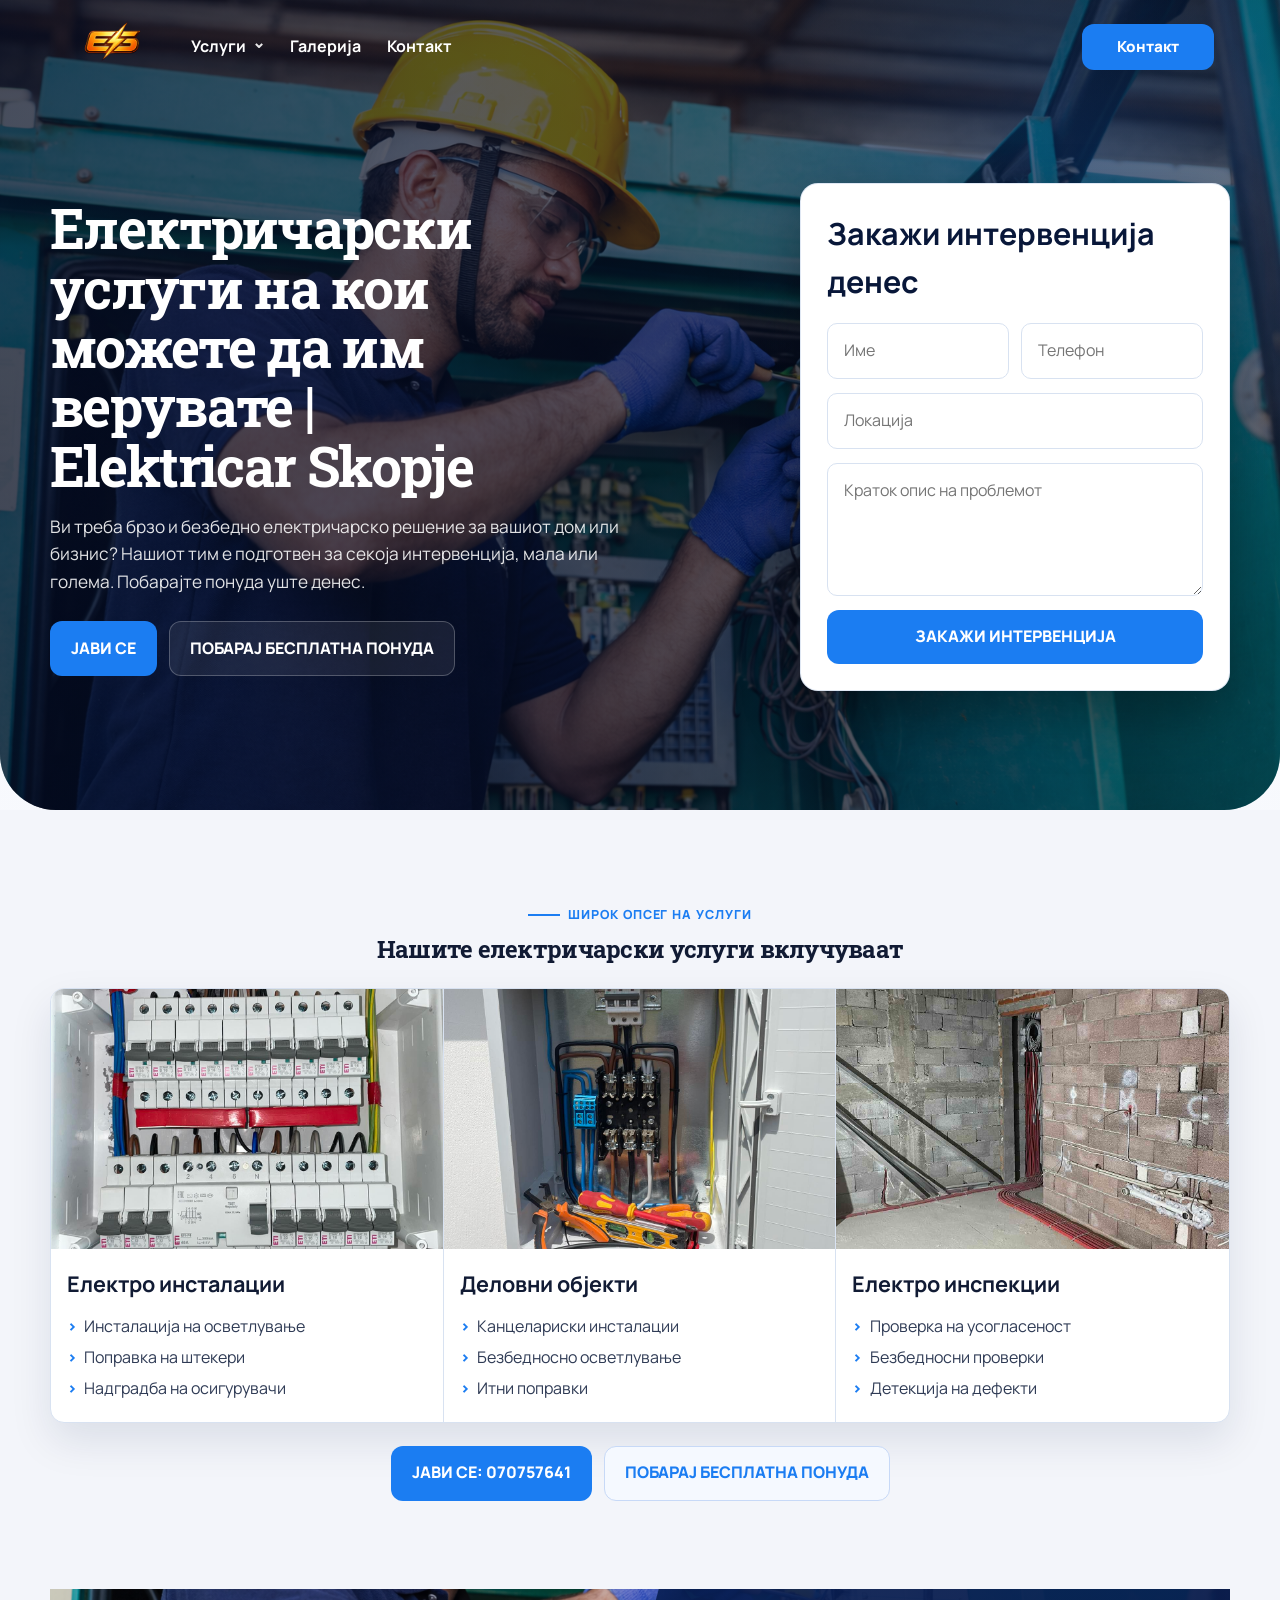
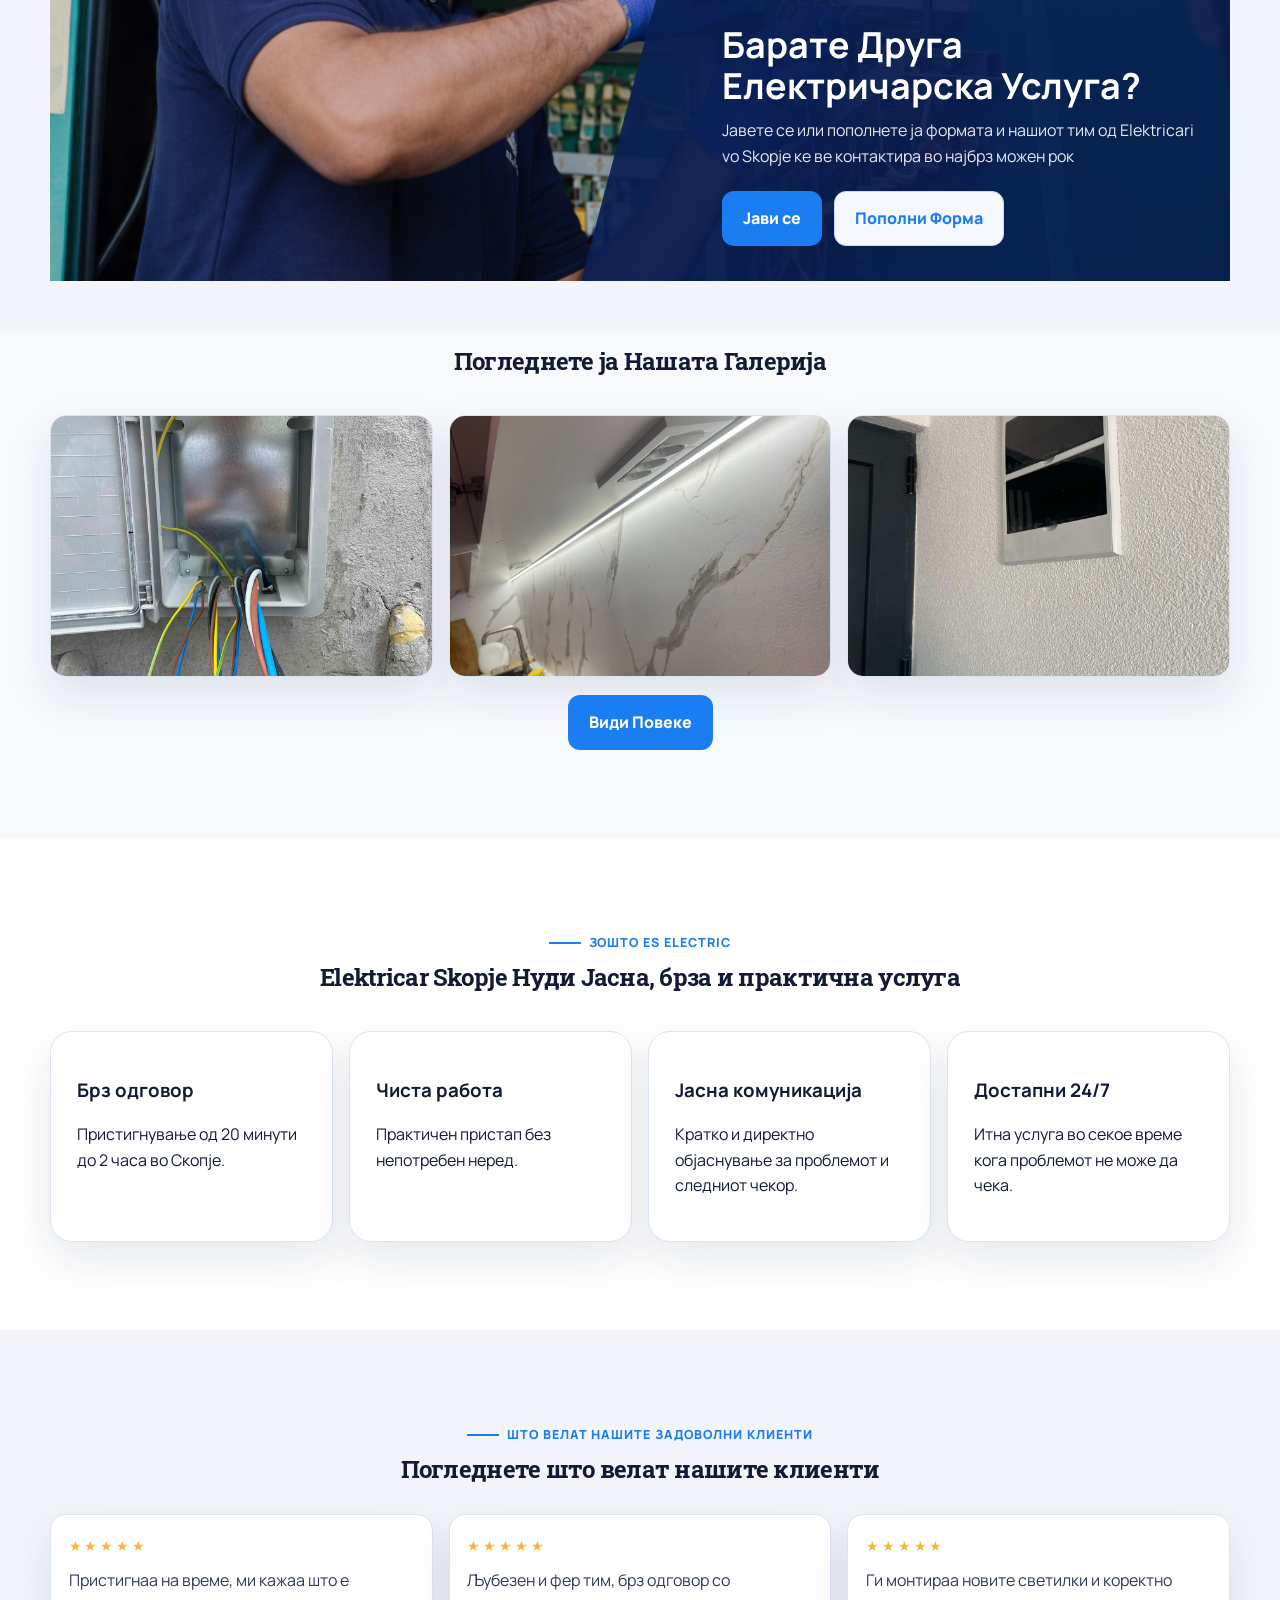
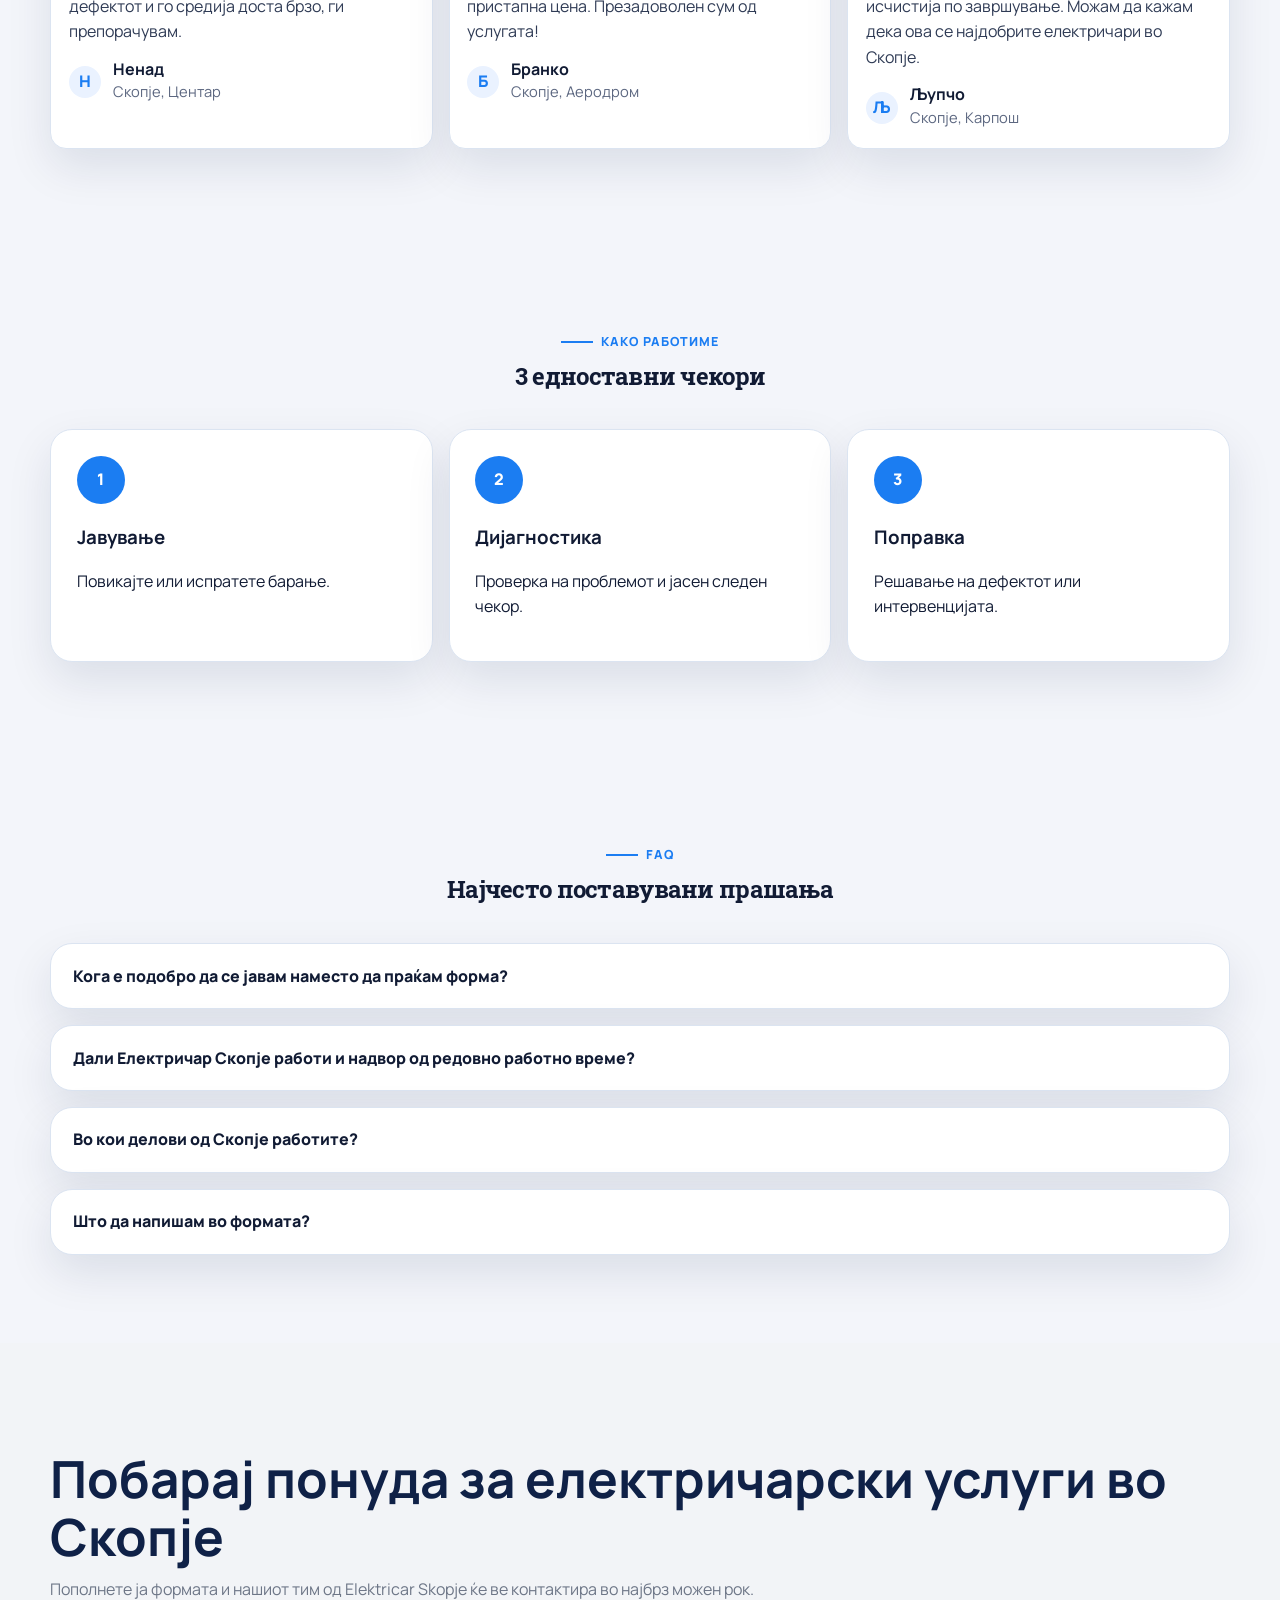
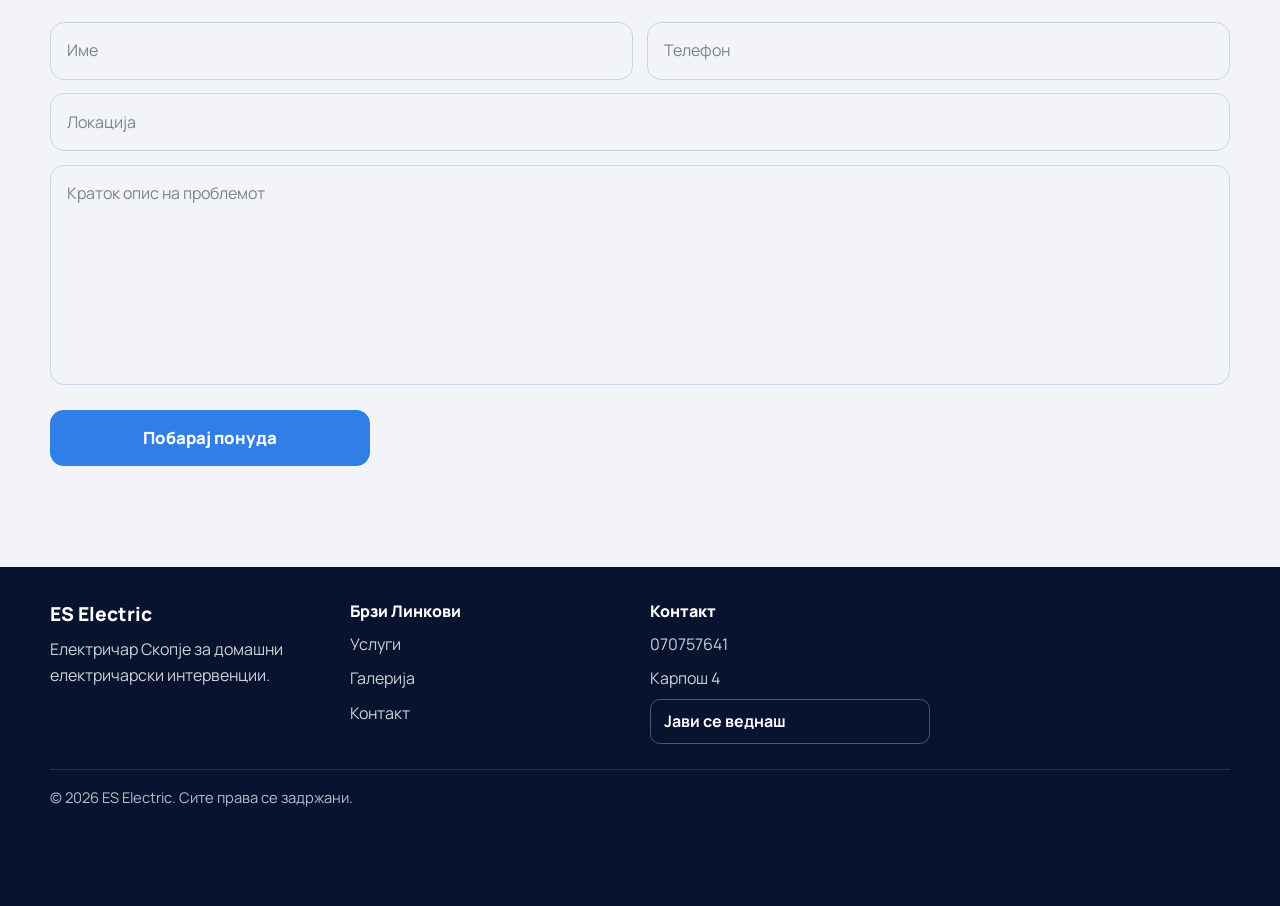
==== commit 09477697: "nogo promeni" ====
--- a/index.html
+++ b/index.html
@@ -38,12 +38,11 @@
   </script>
 </head>
 <body>
-  <a class="skip-link" href="#main-content">Скокни до содржина</a>
 
   <!-- Sticky header: transparent on hero, solid after scroll -->
   <header class="site-header" data-header>
     <div class="container header-inner">
-      <a class="brand" href="/" aria-label="ES Electric почетна">
+      <a class="brand" href="index.html" aria-label="ES Electric почетна">
         <span class="brand-mark">
           <img src="images/eselectriclogo.png" alt="ES Electric лого" width="234" height="234">
         </span>
@@ -57,8 +56,12 @@
       </button>
 
       <nav class="site-nav" id="site-nav" data-nav>
-        <a href="domashni-uslugi.html">Домашни услуги</a>
-        <a href="komercijalni-uslugi.html">Комерцијални услуги</a>
+        <div class="nav-item has-dropdown">
+          <a href="uslugi.html">Услуги</a>
+          <div class="sub-nav">
+            <a href="uslugi/promena-na-osiguraci.html">Промена на осигурачи</a>
+          </div>
+        </div>
         <a href="galerija.html">Галерија</a>
         <a href="kontakt.html">Контакт</a>
       </nav>
@@ -91,7 +94,7 @@
                 <input type="text" name="hero-name" placeholder="Име" aria-label="Име">
                 <input type="tel" name="hero-phone" placeholder="Телефон" aria-label="Телефон">
               </div>
-              <input type="email" name="hero-email" placeholder="Е-пошта" aria-label="Е-пошта">
+              <input type="text" name="hero-location" autocomplete="street-address" placeholder="Локација" aria-label="Локација">
               <textarea name="hero-description" rows="4" placeholder="Краток опис на проблемот" aria-label="Краток опис на проблемот"></textarea>
               <button class="button button-call button-block" type="submit">ЗАКАЖИ ИНТЕРВЕНЦИЈА</button>
             </form>
@@ -311,12 +314,12 @@
             <p>Ако проблемот е итен, јавувањето е најбрзата опција.</p>
           </details>
           <details>
-            <summary>Дали работите и надвор од редовно работно време?</summary>
+            <summary>Дали Електричар Скопје работи и надвор од редовно работно време?</summary>
             <p>Да, итната услуга е достапна 24/7.</p>
           </details>
           <details>
             <summary>Во кои делови од Скопје работите?</summary>
-            <p>Скопје, со фокус на Центар, Карпош, Аеродром и Кисела Вода.</p>
+            <p>Работиме во сите општини во Скопје и околните населби.</p>
           </details>
           <details>
             <summary>Што да напишам во формата?</summary>
@@ -330,7 +333,7 @@
     <section class="contact section" id="contact">
       <div class="container">
         <div class="contact-shell">
-          <h2>Побарај понуда за електричарски услуги</h2>
+          <h2>Побарај понуда за електричарски услуги во Скопје</h2>
           <p class="contact-intro">Пополнете ја формата и нашиот тим од Elektricar Skopje ќе ве контактира во најбрз можен рок.</p>
 
           <form class="contact-form contact-form-modern" action="https://formsubmit.co/goranristov80@yahoo.com" method="post">
@@ -346,7 +349,7 @@
               </div>
             </div>
 
-            <input id="email" name="email" type="email" autocomplete="email" placeholder="Е-пошта" aria-label="Е-пошта" required>
+            <input id="location" name="location" type="text" autocomplete="street-address" placeholder="Локација" aria-label="Локација" required>
 
             <textarea id="message" name="message" rows="6" placeholder="Краток опис на проблемот" aria-label="Краток опис на проблемот" required></textarea>
 
@@ -362,12 +365,11 @@
     <div class="container footer-grid">
       <div class="footer-col">
         <p class="footer-brand">ES Electric</p>
-        <p>Електричар Скопје за домашни и комерцијални интервенции.</p>
+        <p>Електричар Скопје за домашни електричарски интервенции.</p>
       </div>
       <div class="footer-col">
         <p class="footer-title">Брзи Линкови</p>
-        <a href="domashni-uslugi.html">Домашни услуги</a>
-        <a href="komercijalni-uslugi.html">Комерцијални услуги</a>
+        <a href="uslugi.html">Услуги</a>
         <a href="galerija.html">Галерија</a>
         <a href="kontakt.html">Контакт</a>
       </div>
--- a/style.css
+++ b/style.css
@@ -50,7 +50,6 @@
   font: inherit;
 }
 
-.skip-link,
 .sr-only {
   position: absolute;
   width: 1px;
@@ -63,17 +62,6 @@
   border: 0;
 }
 
-.skip-link:focus {
-  width: auto;
-  height: auto;
-  margin: 1rem;
-  padding: 0.75rem 1rem;
-  clip: auto;
-  background: var(--surface-dark);
-  color: #fff;
-  z-index: 1000;
-}
-
 .container {
   width: min(calc(100% - 2rem), var(--container));
   margin: 0 auto;
@@ -194,6 +182,95 @@
 .site-nav a:hover,
 .site-nav a:focus-visible {
   color: #9fc9ff;
+}
+
+.site-nav .nav-item {
+  position: relative;
+}
+
+.has-dropdown::after {
+  content: "";
+  position: absolute;
+  left: 0;
+  right: 0;
+  top: 100%;
+  height: 14px;
+}
+
+.site-nav .nav-item > a {
+  display: inline-flex;
+  align-items: center;
+  gap: 0.38rem;
+  position: relative;
+  padding-bottom: 0.2rem;
+  line-height: 1.1;
+}
+
+.has-dropdown > a::after {
+  content: "⌄";
+  display: inline-block;
+  font-size: 1.02em;
+  opacity: 0.9;
+  line-height: 1;
+  transform: translateY(-0.3em);
+}
+
+.has-dropdown > a::before {
+  content: "";
+  position: absolute;
+  left: 0;
+  right: 0;
+  bottom: -0.4rem;
+  height: 2px;
+  border-radius: 999px;
+  background: var(--accent);
+  transform: scaleX(0);
+  transform-origin: left;
+  transition: transform 0.2s ease;
+}
+
+.has-dropdown:hover > a::before,
+.has-dropdown:focus-within > a::before {
+  transform: scaleX(1);
+}
+
+.sub-nav {
+  position: absolute;
+  top: calc(100% + 0.78rem);
+  left: 0;
+  min-width: 230px;
+  padding: 0.45rem;
+  border-radius: 14px;
+  background: rgba(8, 23, 57, 0.97);
+  border: 1px solid rgba(159, 201, 255, 0.16);
+  box-shadow: 0 16px 34px rgba(5, 13, 34, 0.35);
+  opacity: 0;
+  pointer-events: none;
+  transform: translateY(8px);
+  transition: opacity 0.2s ease, transform 0.2s ease;
+  z-index: 40;
+}
+
+.sub-nav a {
+  display: block;
+  padding: 0.7rem 0.8rem;
+  border-radius: 10px;
+  color: #fff;
+  font-weight: 700;
+  font-size: 0.95rem;
+}
+
+.sub-nav a:hover,
+.sub-nav a:focus-visible {
+  background: rgba(159, 201, 255, 0.14);
+  color: #ffffff;
+}
+
+.has-dropdown:hover .sub-nav,
+.has-dropdown:focus-within .sub-nav {
+  opacity: 1;
+  pointer-events: auto;
+  transform: translateY(0);
 }
 
 .nav-toggle {
@@ -992,6 +1069,20 @@
   margin-right: 0.45rem;
   color: var(--accent);
   font-weight: 800;
+}
+
+.page-list-link {
+  color: var(--text);
+  text-decoration: underline;
+  text-decoration-color: #a9c8f7;
+  text-underline-offset: 0.18em;
+  transition: color 0.2s ease, text-decoration-color 0.2s ease;
+}
+
+.page-list-link:hover,
+.page-list-link:focus-visible {
+  color: var(--accent);
+  text-decoration-color: var(--accent);
 }
 
 .mini-cards {
@@ -1161,6 +1252,48 @@
     border-radius: 16px;
   }
 
+  .site-nav .nav-item {
+    display: grid;
+    gap: 0.25rem;
+  }
+
+  .has-dropdown::after {
+    content: none;
+  }
+
+  .sub-nav {
+    position: static;
+    min-width: 0;
+    padding: 0 0.4rem 0 0.8rem;
+    border-radius: 0;
+    background: transparent;
+    border: 0;
+    box-shadow: none;
+    opacity: 0;
+    pointer-events: none;
+    transform: none;
+    max-height: 0;
+    overflow: hidden;
+    transition: max-height 0.22s ease, opacity 0.2s ease, padding 0.2s ease;
+  }
+
+  .has-dropdown.is-open .sub-nav {
+    opacity: 1;
+    pointer-events: auto;
+    max-height: 220px;
+    padding: 0.25rem 0.4rem 0.35rem 0.8rem;
+  }
+
+  .sub-nav a {
+    padding: 0.75rem 0.9rem;
+    border-radius: 12px;
+    background: rgba(159, 201, 255, 0.1);
+  }
+
+  .has-dropdown.is-open > a::after {
+    transform: rotate(180deg) translateY(0.12em);
+  }
+
   .site-nav a:hover,
   .site-nav a:focus-visible {
     color: #ffffff;
@@ -1466,6 +1599,49 @@
   transform: scale(1.02);
 }
 
+.service-detail-wrap {
+  max-width: 900px;
+  margin: 0 auto;
+}
+
+.service-detail-wrap h2 {
+  margin: 2rem 0 0.7rem;
+  font-size: clamp(1.35rem, 2.5vw, 2rem);
+}
+
+.service-detail-wrap p {
+  margin: 0 0 0.85rem;
+}
+
+.service-check-list li::before {
+  content: "✔ ";
+  color: #178a42;
+  font-weight: 800;
+}
+
+.osiguraci-gallery {
+  display: grid;
+  grid-template-columns: repeat(3, minmax(0, 1fr));
+  gap: 0.9rem;
+  margin: 1rem 0 1.3rem;
+}
+
+.osiguraci-gallery figure {
+  margin: 0;
+  border-radius: 14px;
+  overflow: hidden;
+  border: 1px solid #dbe4f1;
+  box-shadow: var(--shadow);
+  background: #fff;
+}
+
+.osiguraci-gallery img {
+  width: 100%;
+  height: 220px;
+  object-fit: cover;
+  display: block;
+}
+
 .home-gallery-preview {
   padding-top: 1rem;
   background: #f7f9fd;
@@ -1499,6 +1675,14 @@
 }
 
 @media (max-width: 920px) {
+  .osiguraci-gallery {
+    grid-template-columns: 1fr;
+  }
+
+  .osiguraci-gallery img {
+    height: 210px;
+  }
+
   .home-gallery-grid {
     grid-template-columns: 1fr;
   }
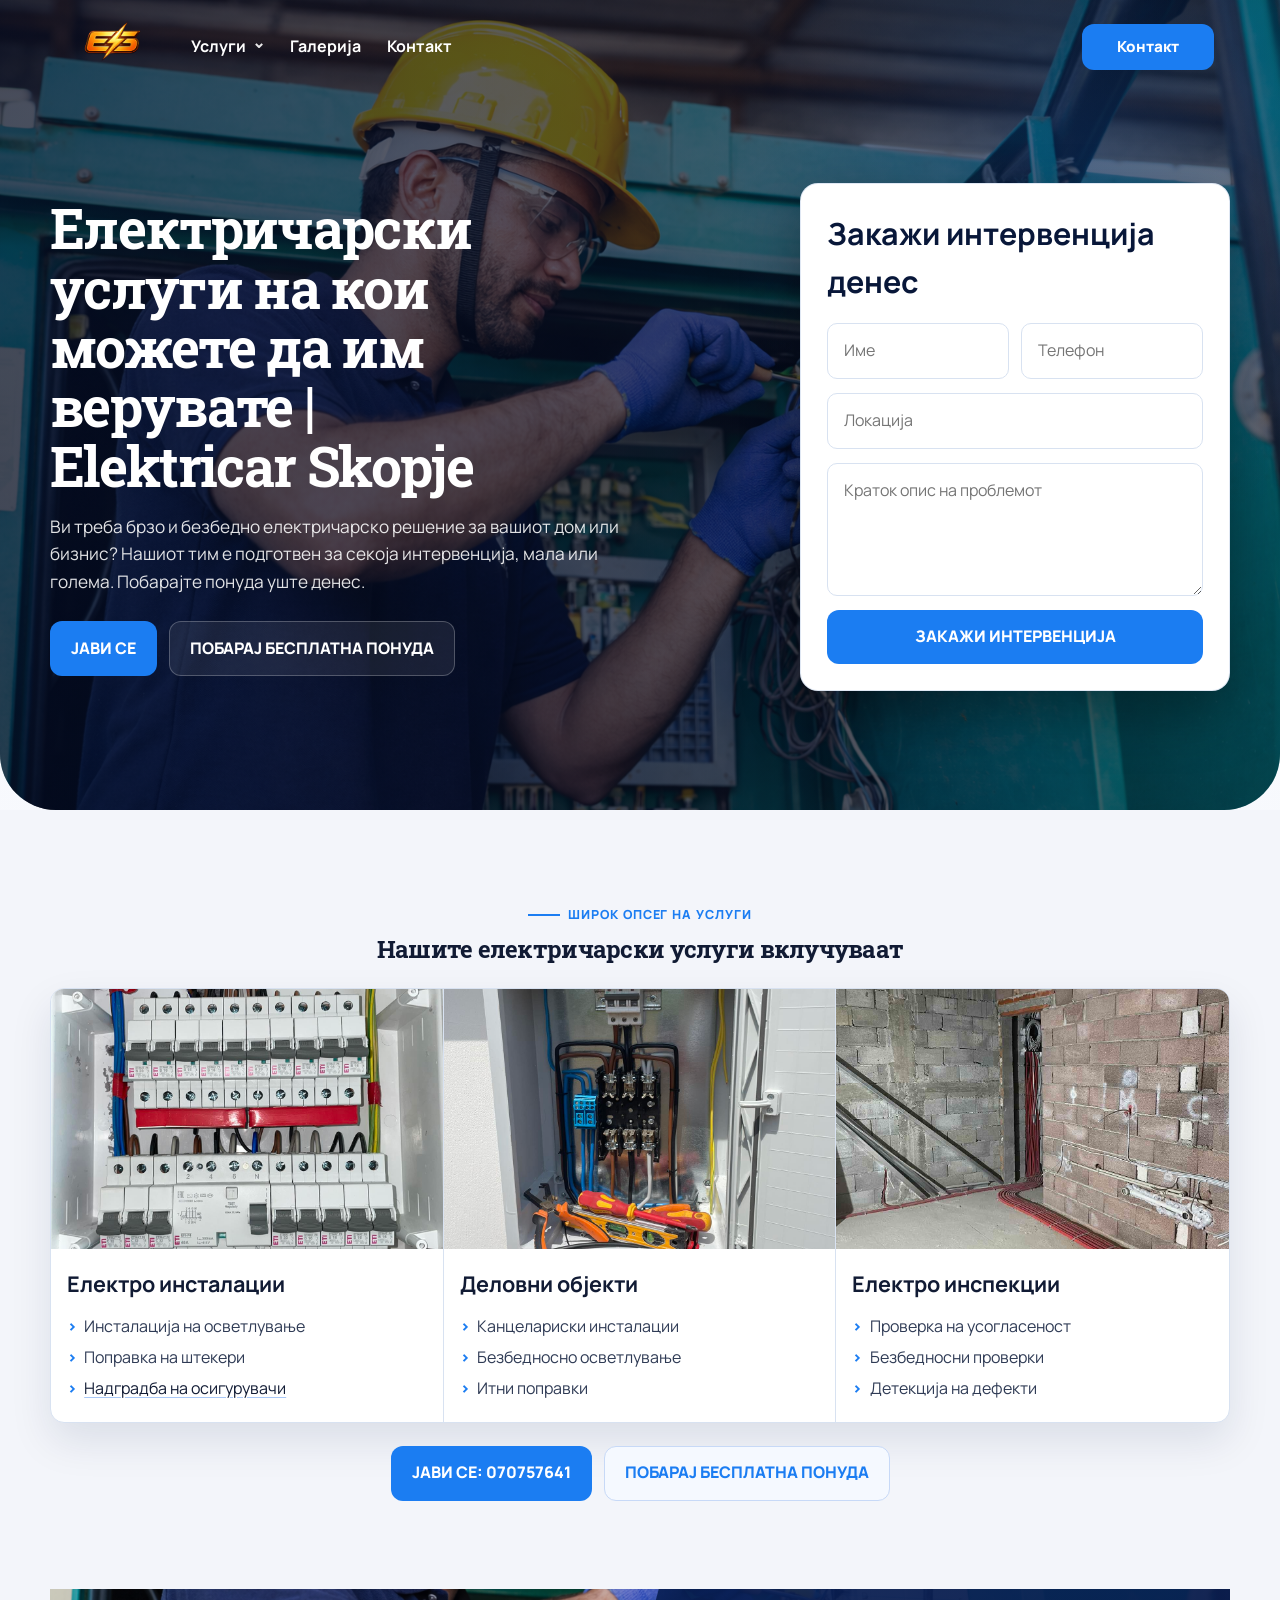
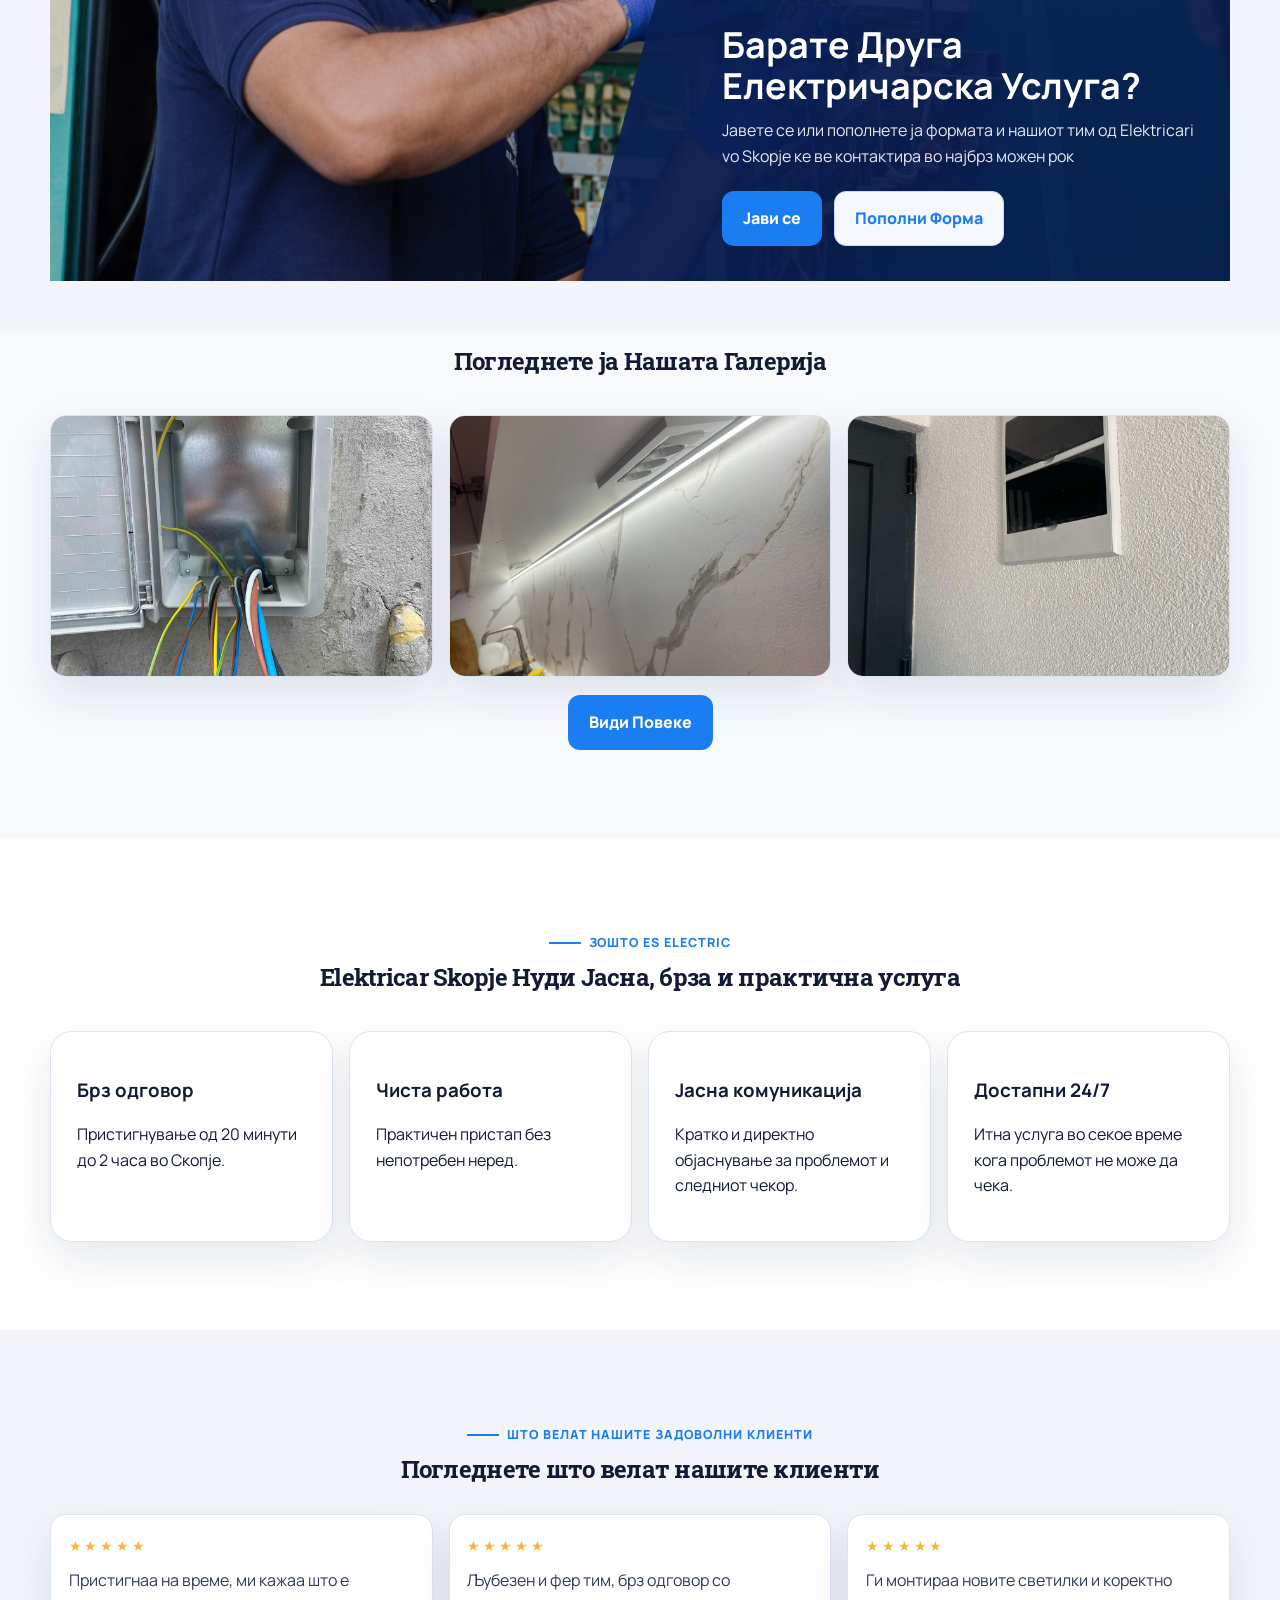
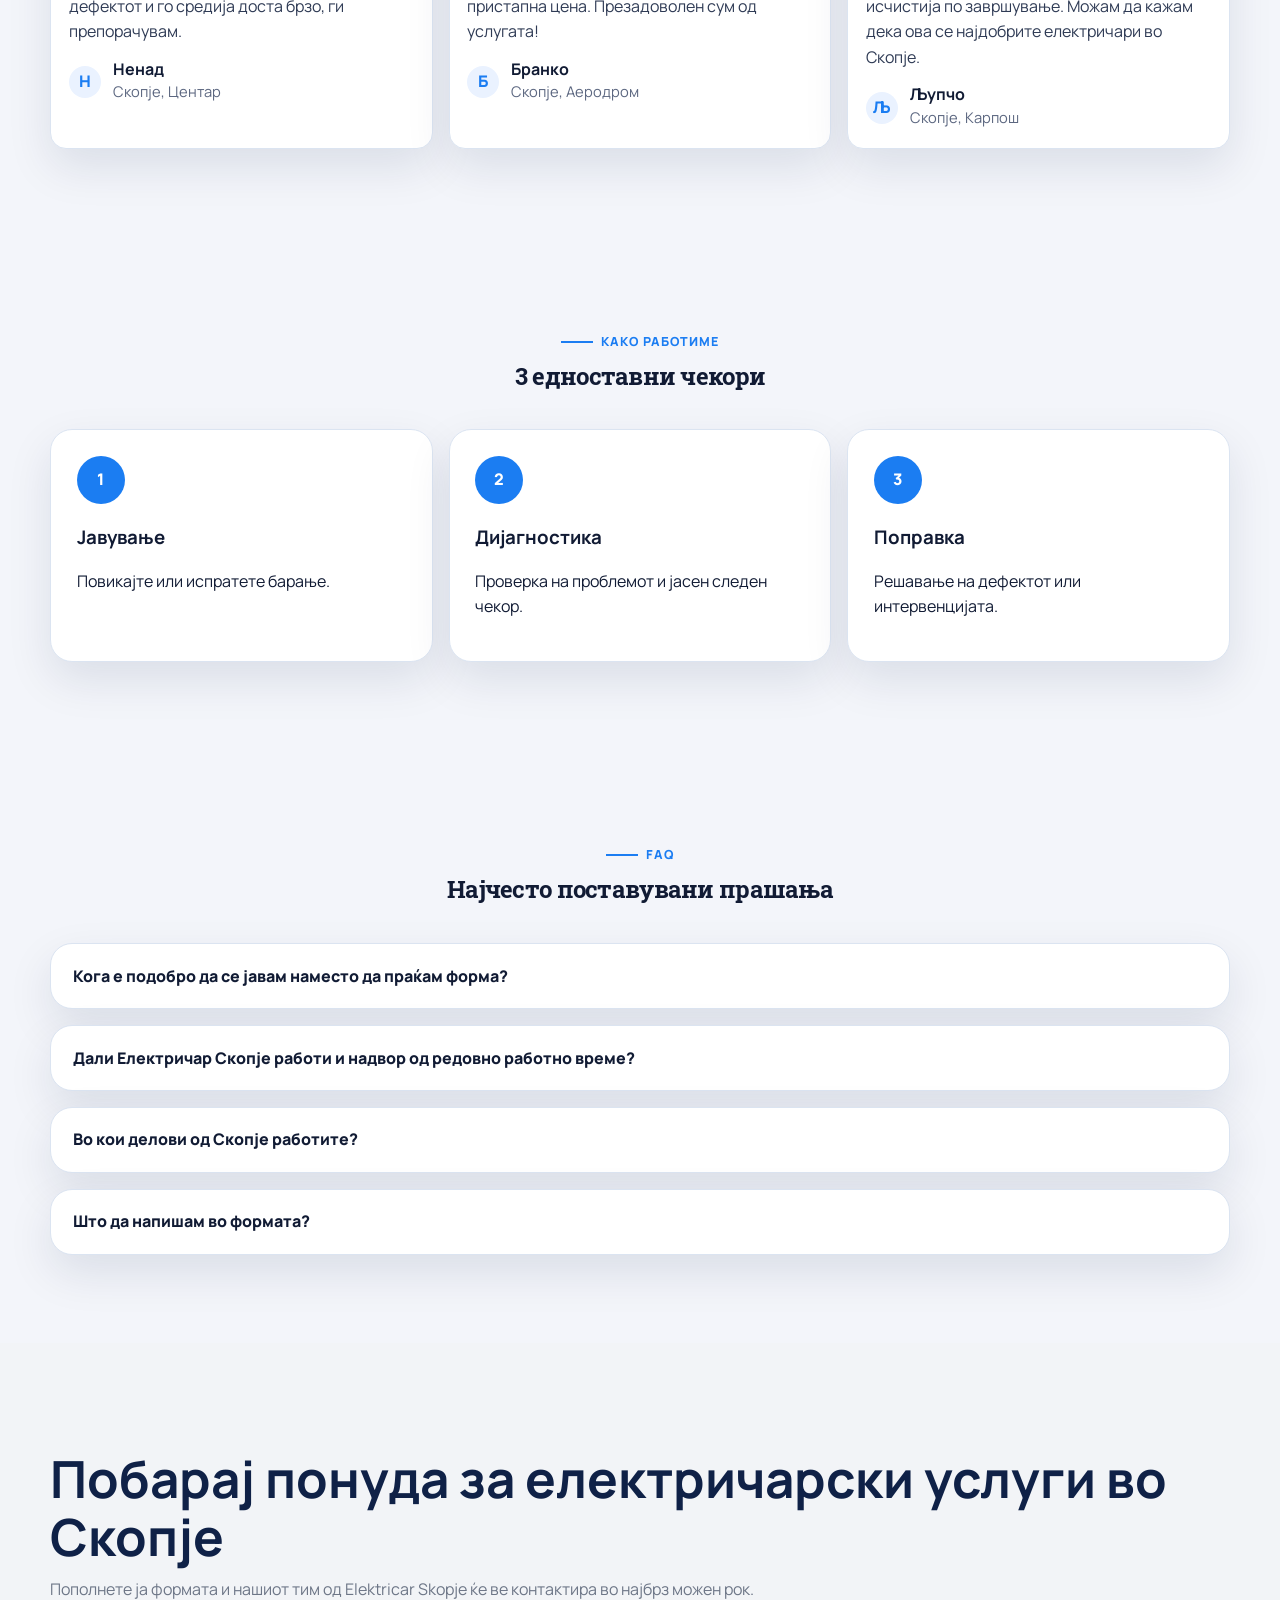
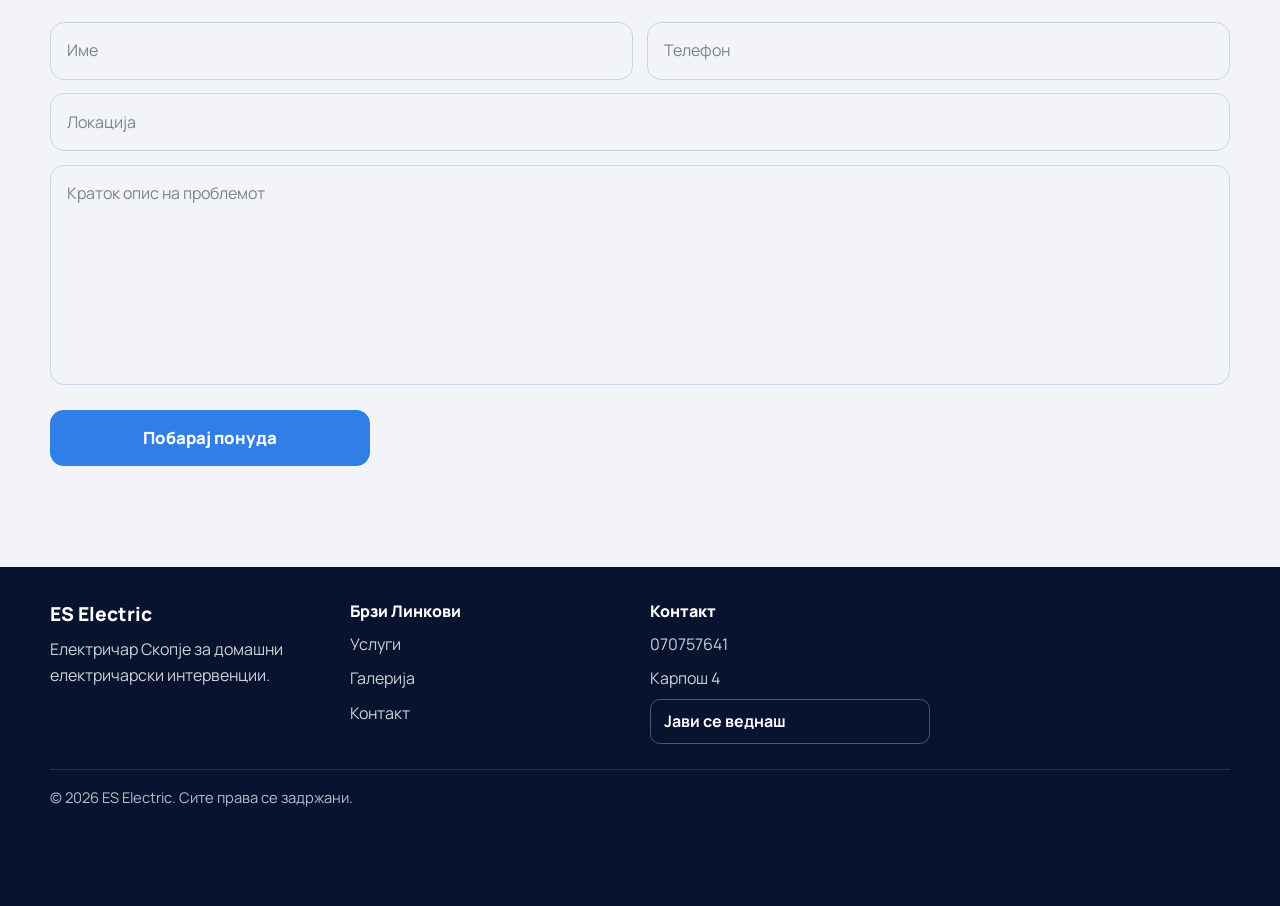
==== commit d7b4e50f: "internal link" ====
--- a/index.html
+++ b/index.html
@@ -121,7 +121,7 @@
               <ul>
                 <li>Инсталација на осветлување</li>
                 <li>Поправка на штекери</li>
-                <li>Надградба на осигурувачи</li>
+                <li><a class="page-list-link" href="uslugi/promena-na-osiguraci.html">Надградба на осигурувачи</a></li>
               </ul>
             </div>
           </article>
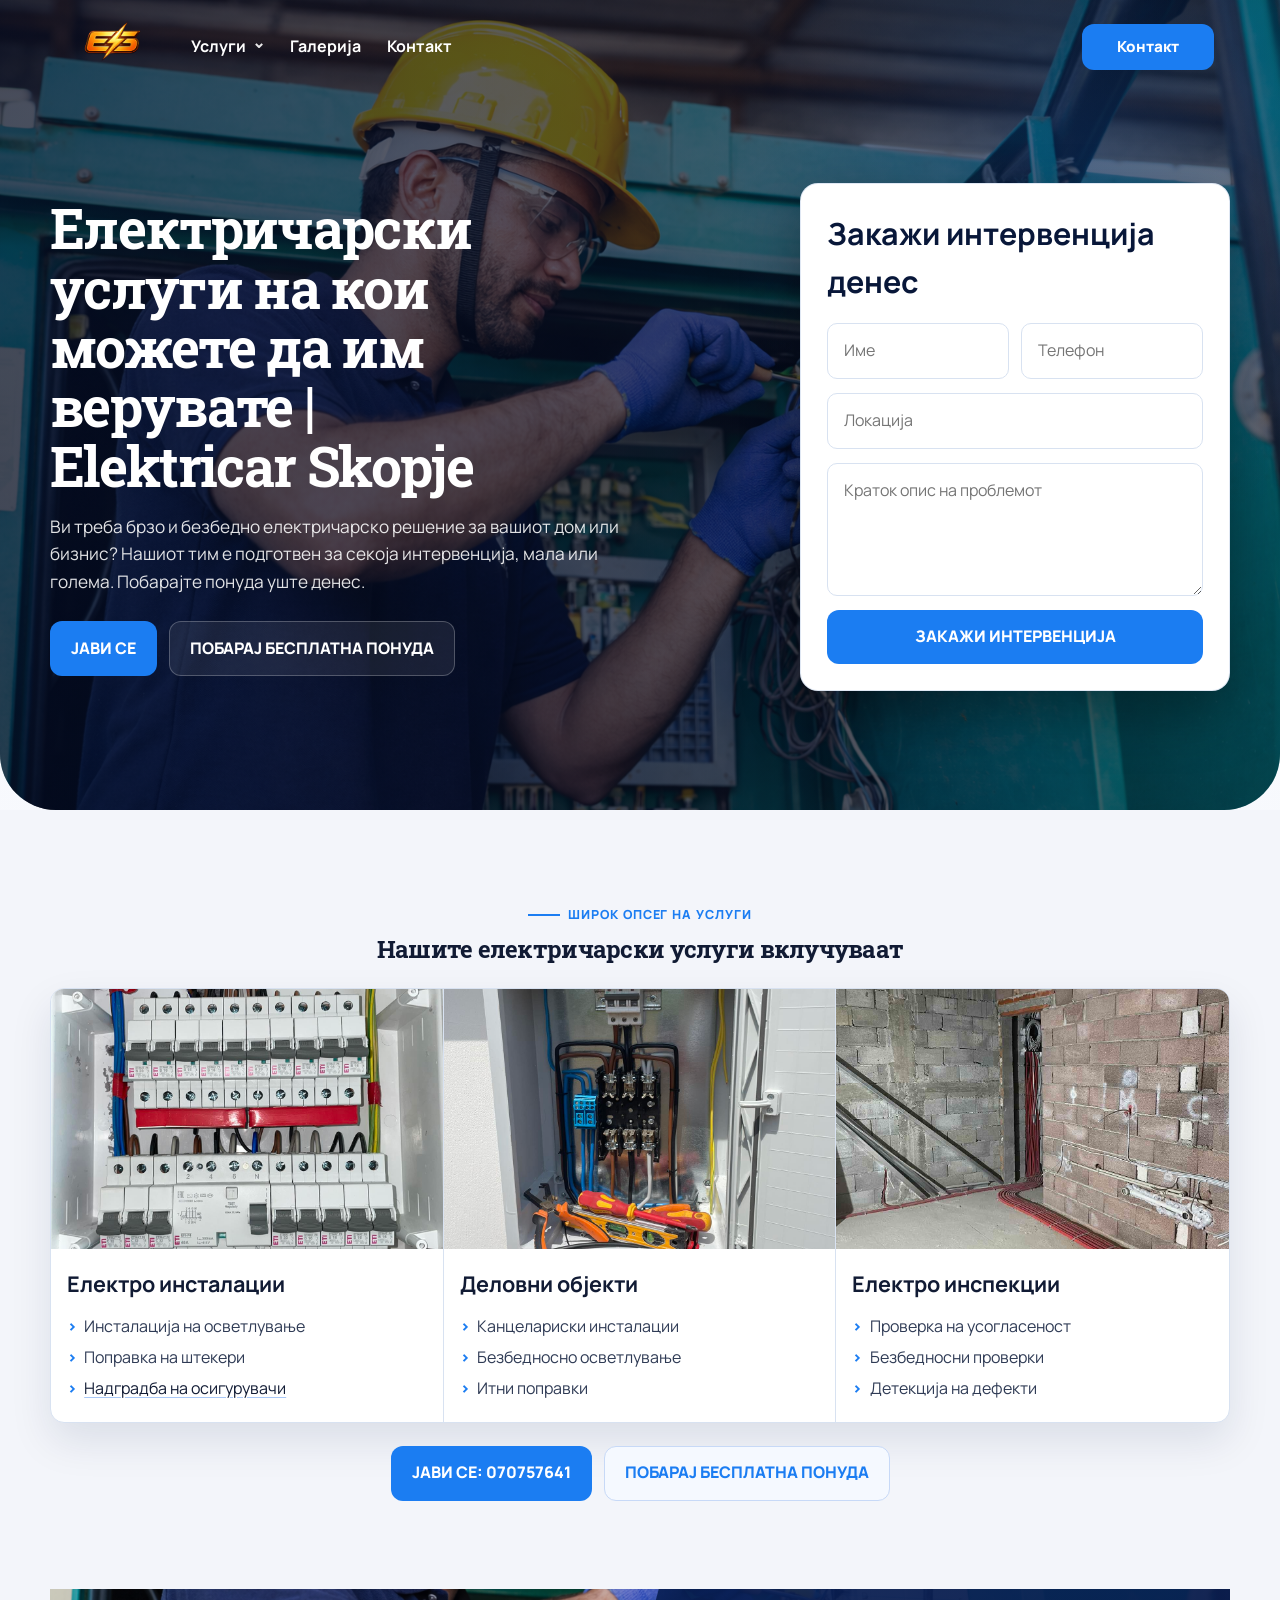
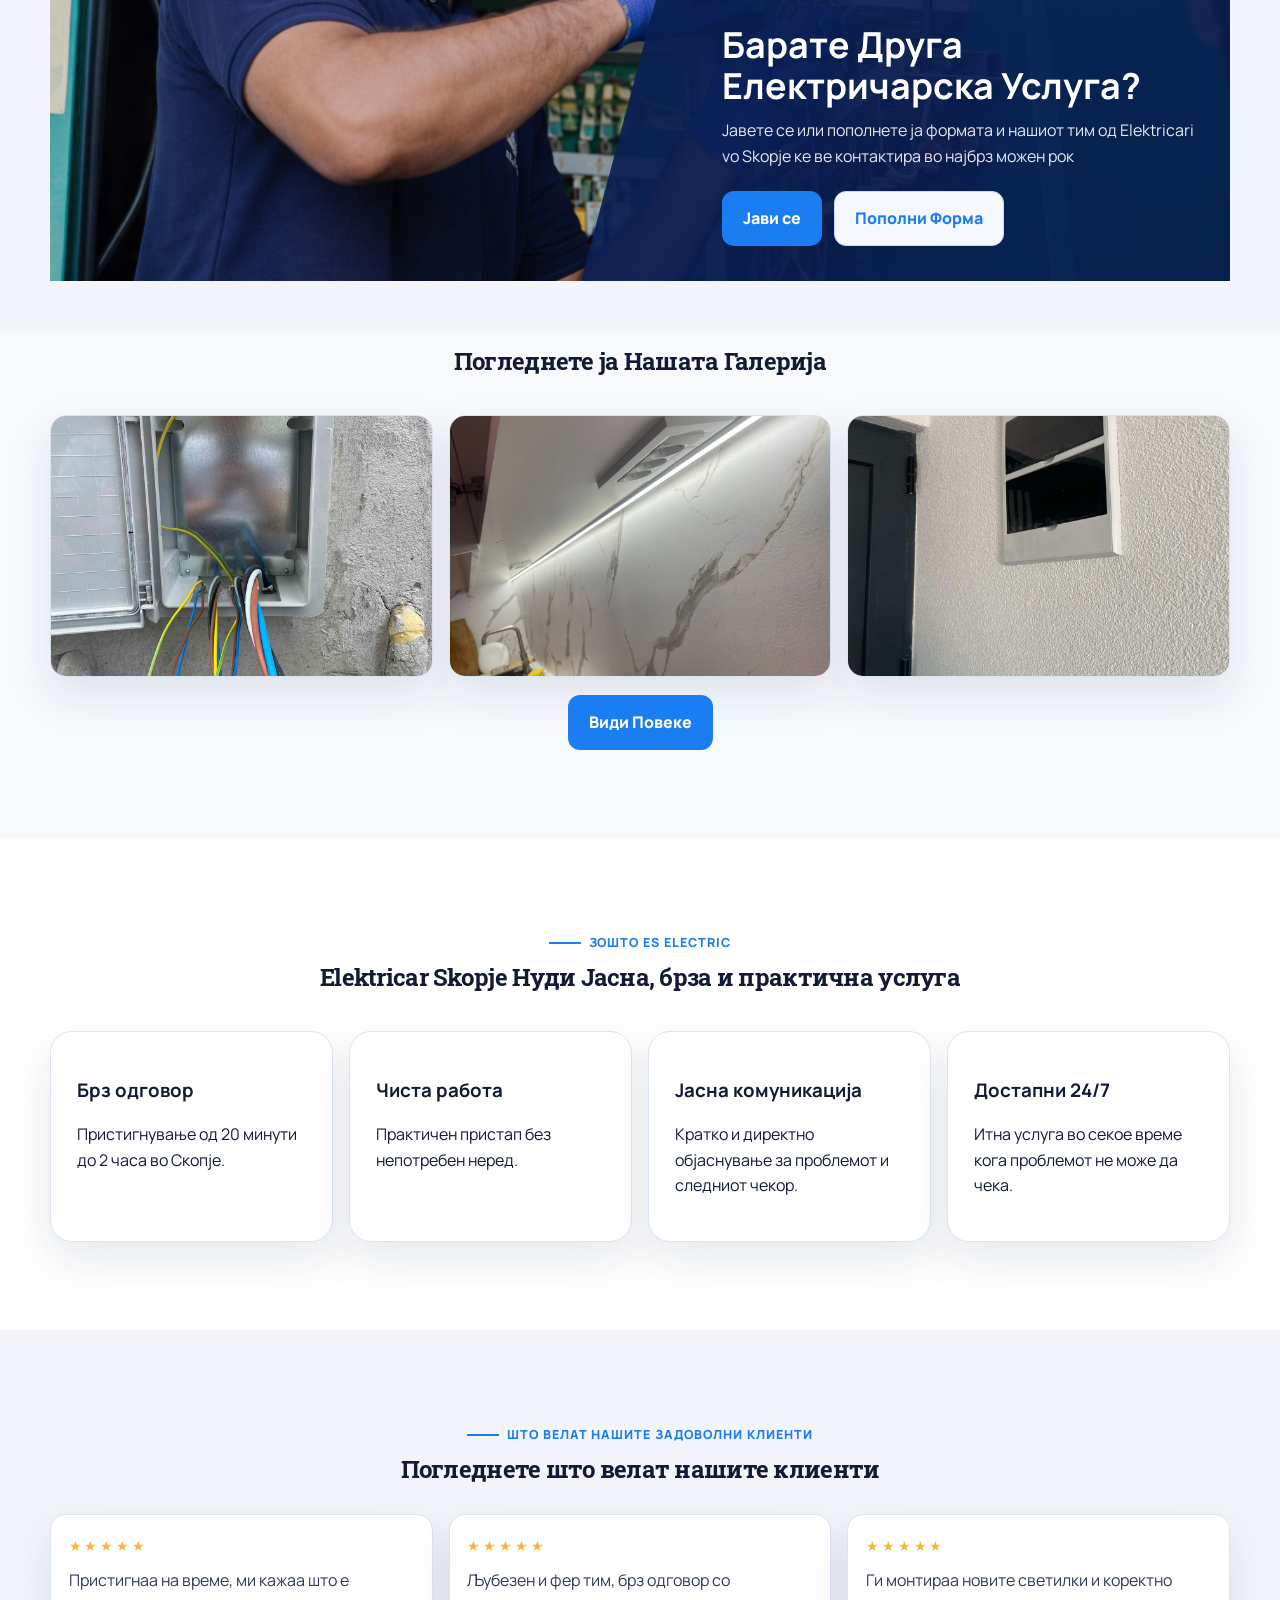
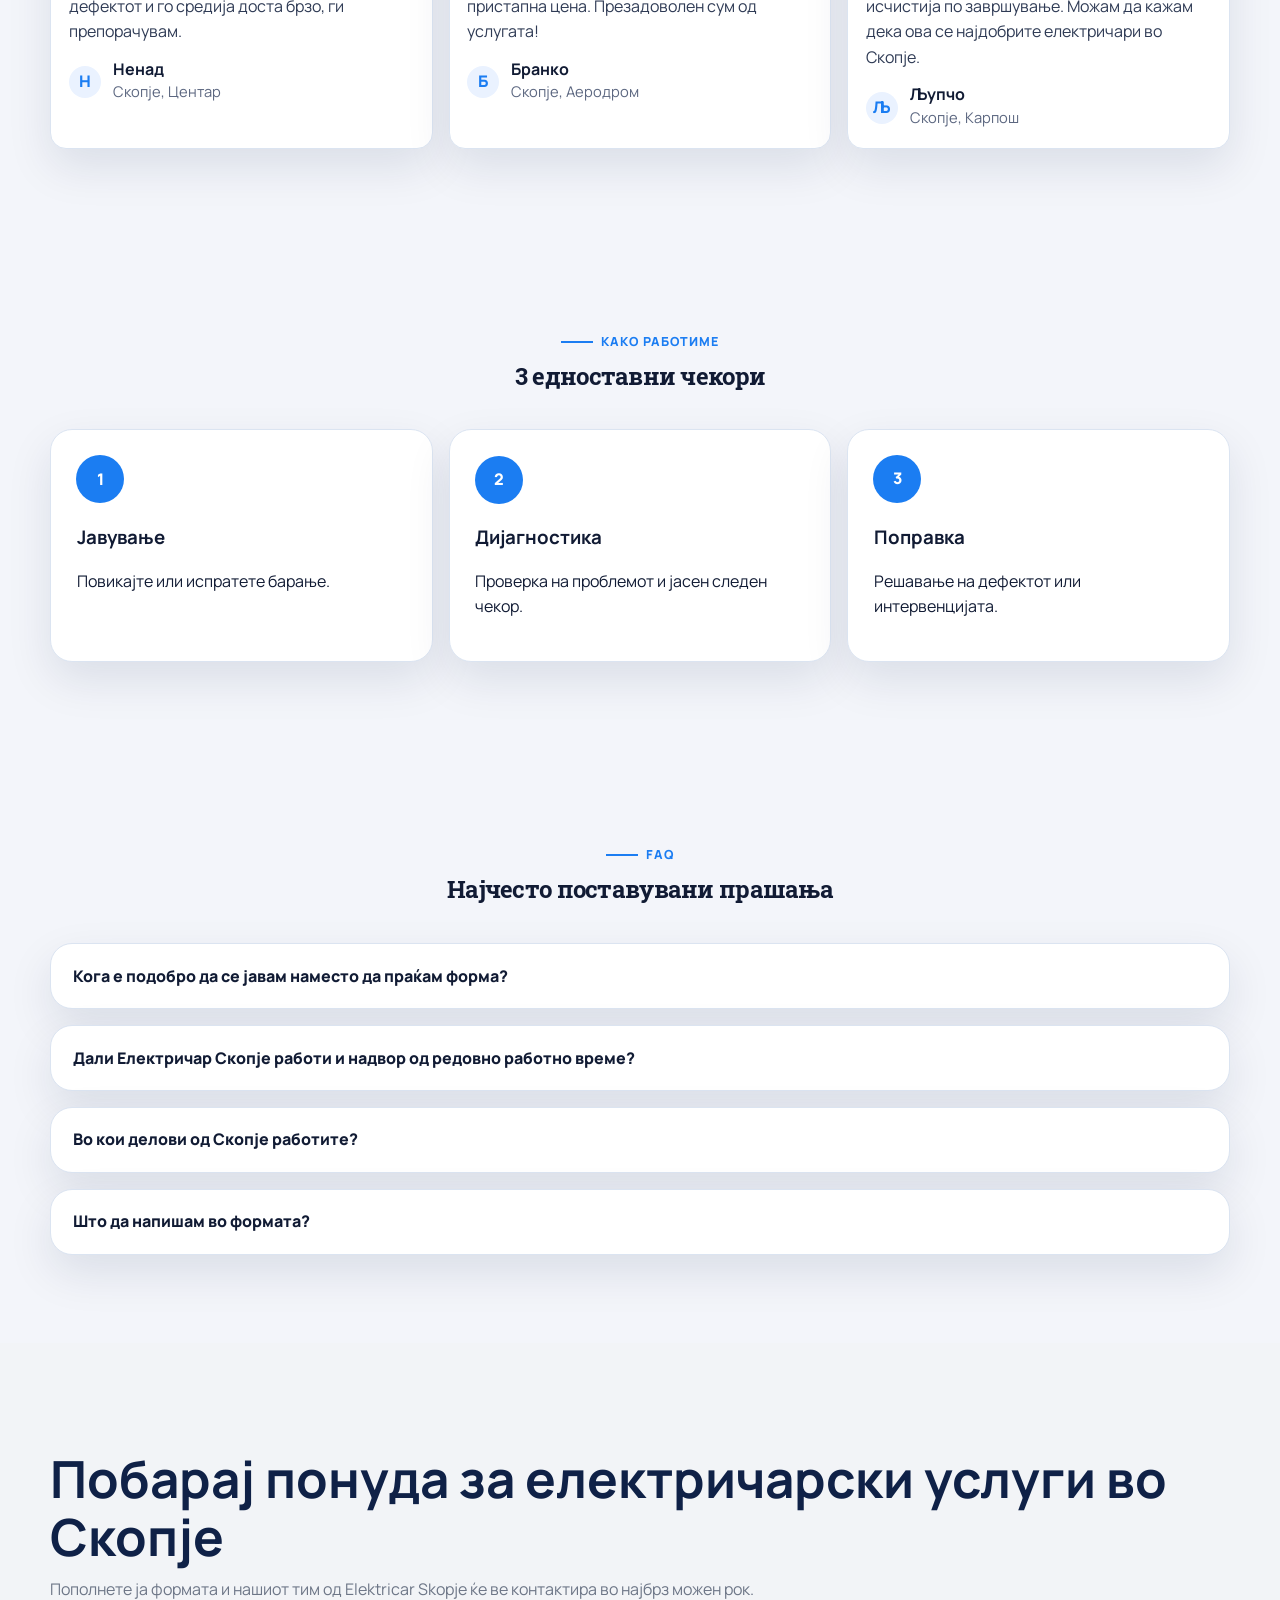
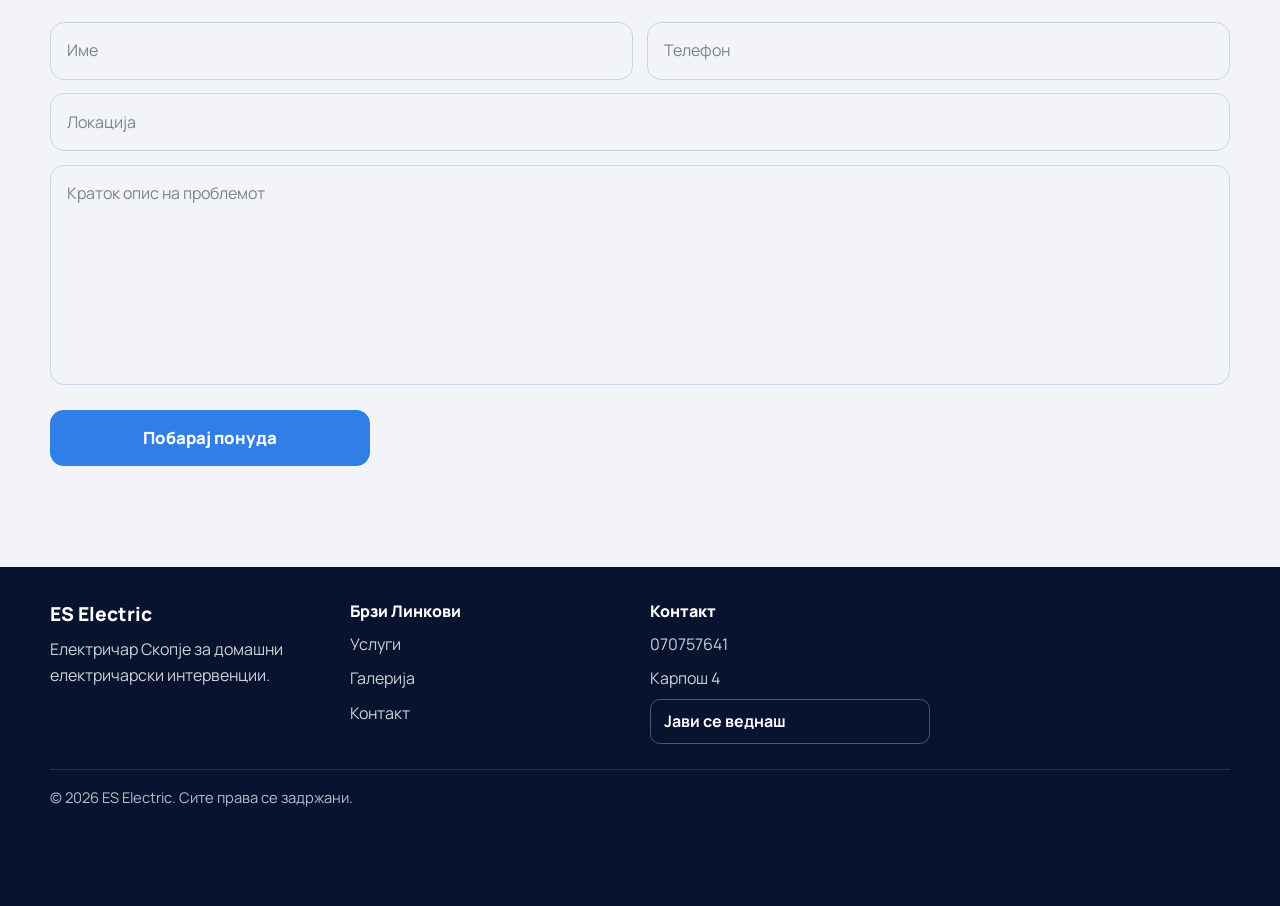
==== commit e59dd957: "logopromena" ====
--- a/index.html
+++ b/index.html
@@ -26,14 +26,38 @@
   <link rel="stylesheet" href="style.css">
   <script type="application/ld+json">
   {
-   "@context": "https://schema.org",
-   "@type": "Service",
-   "serviceType": "Electrical services",
-   "areaServed": "Skopje",
-   "provider": {
-     "@type": "Electrician",
-     "name": "Električar Skopje"
-   }
+    "@context": "https://schema.org",
+    "@type": "Electrician",
+    "name": "Električar Skopje",
+    "url": "https://elektricarskopje.mk/",
+    "telephone": "+38970757641",
+    "image": "https://elektricarskopje.mk/images/elektricarskopjehero.png",
+    "priceRange": "$$",
+    "areaServed": {
+      "@type": "City",
+      "name": "Skopje"
+    },
+    "address": {
+      "@type": "PostalAddress",
+      "addressLocality": "Skopje",
+      "addressCountry": "MK"
+    },
+    "openingHoursSpecification": [
+      {
+        "@type": "OpeningHoursSpecification",
+        "dayOfWeek": [
+          "Monday",
+          "Tuesday",
+          "Wednesday",
+          "Thursday",
+          "Friday",
+          "Saturday",
+          "Sunday"
+        ],
+        "opens": "00:00",
+        "closes": "23:59"
+      }
+    ]
   }
   </script>
 </head>
@@ -42,7 +66,7 @@
   <!-- Sticky header: transparent on hero, solid after scroll -->
   <header class="site-header" data-header>
     <div class="container header-inner">
-      <a class="brand" href="index.html" aria-label="ES Electric почетна">
+      <a class="brand" href="/" aria-label="ES Electric почетна">
         <span class="brand-mark">
           <img src="images/eselectriclogo.png" alt="ES Electric лого" width="234" height="234">
         </span>
@@ -60,6 +84,12 @@
           <a href="uslugi.html">Услуги</a>
           <div class="sub-nav">
             <a href="uslugi/promena-na-osiguraci.html">Промена на осигурачи</a>
+            <a href="uslugi/popravka-na-stekeri.html">Поправка на штекери</a>
+            <a href="uslugi/popravka-na-prekinuvaci.html">Поправка на прекинувачи</a>
+            <a href="uslugi/zamena-na-elektricna-tabla.html">Замена на електрична табла</a>
+            <a href="uslugi/montaza-na-svetla.html">Монтажа на светла</a>
+            <a href="uslugi/montaza-na-bojler.html">Монтажа на бојлер</a>
+            <a href="uslugi/montaza-na-klima.html">Монтажа на клима</a>
           </div>
         </div>
         <a href="galerija.html">Галерија</a>
--- a/style.css
+++ b/style.css
@@ -1020,6 +1020,13 @@
   color: rgba(255, 255, 255, 0.9);
 }
 
+.page-hero-actions {
+  margin-top: 1.1rem;
+  display: flex;
+  gap: 0.7rem;
+  flex-wrap: wrap;
+}
+
 .page-section {
   padding: 3.6rem 0;
 }
@@ -1280,14 +1287,21 @@
   .has-dropdown.is-open .sub-nav {
     opacity: 1;
     pointer-events: auto;
-    max-height: 220px;
-    padding: 0.25rem 0.4rem 0.35rem 0.8rem;
+    max-height: 560px;
+    padding: 0.35rem 0.4rem 0.5rem 0.8rem;
   }
 
   .sub-nav a {
+    display: block;
     padding: 0.75rem 0.9rem;
     border-radius: 12px;
     background: rgba(159, 201, 255, 0.1);
+    line-height: 1.3;
+    margin-bottom: 0.4rem;
+  }
+
+  .sub-nav a:last-child {
+    margin-bottom: 0;
   }
 
   .has-dropdown.is-open > a::after {
@@ -1530,6 +1544,12 @@
     border-radius: 12px;
   }
 
+  .page-hero-actions .button {
+    min-height: 3.2rem;
+    padding: 0.72rem 1.05rem;
+    font-size: 0.92rem;
+  }
+
   .button,
   .mobile-call-bar {
     min-height: 3.8rem;
@@ -1613,6 +1633,20 @@
   margin: 0 0 0.85rem;
 }
 
+.service-detail-wrap a {
+  color: var(--accent-dark);
+  font-weight: 700;
+  text-decoration: underline;
+  text-decoration-color: #7fb0f6;
+  text-underline-offset: 0.16em;
+}
+
+.service-detail-wrap a:hover,
+.service-detail-wrap a:focus-visible {
+  color: var(--accent);
+  text-decoration-color: var(--accent);
+}
+
 .service-check-list li::before {
   content: "✔ ";
   color: #178a42;
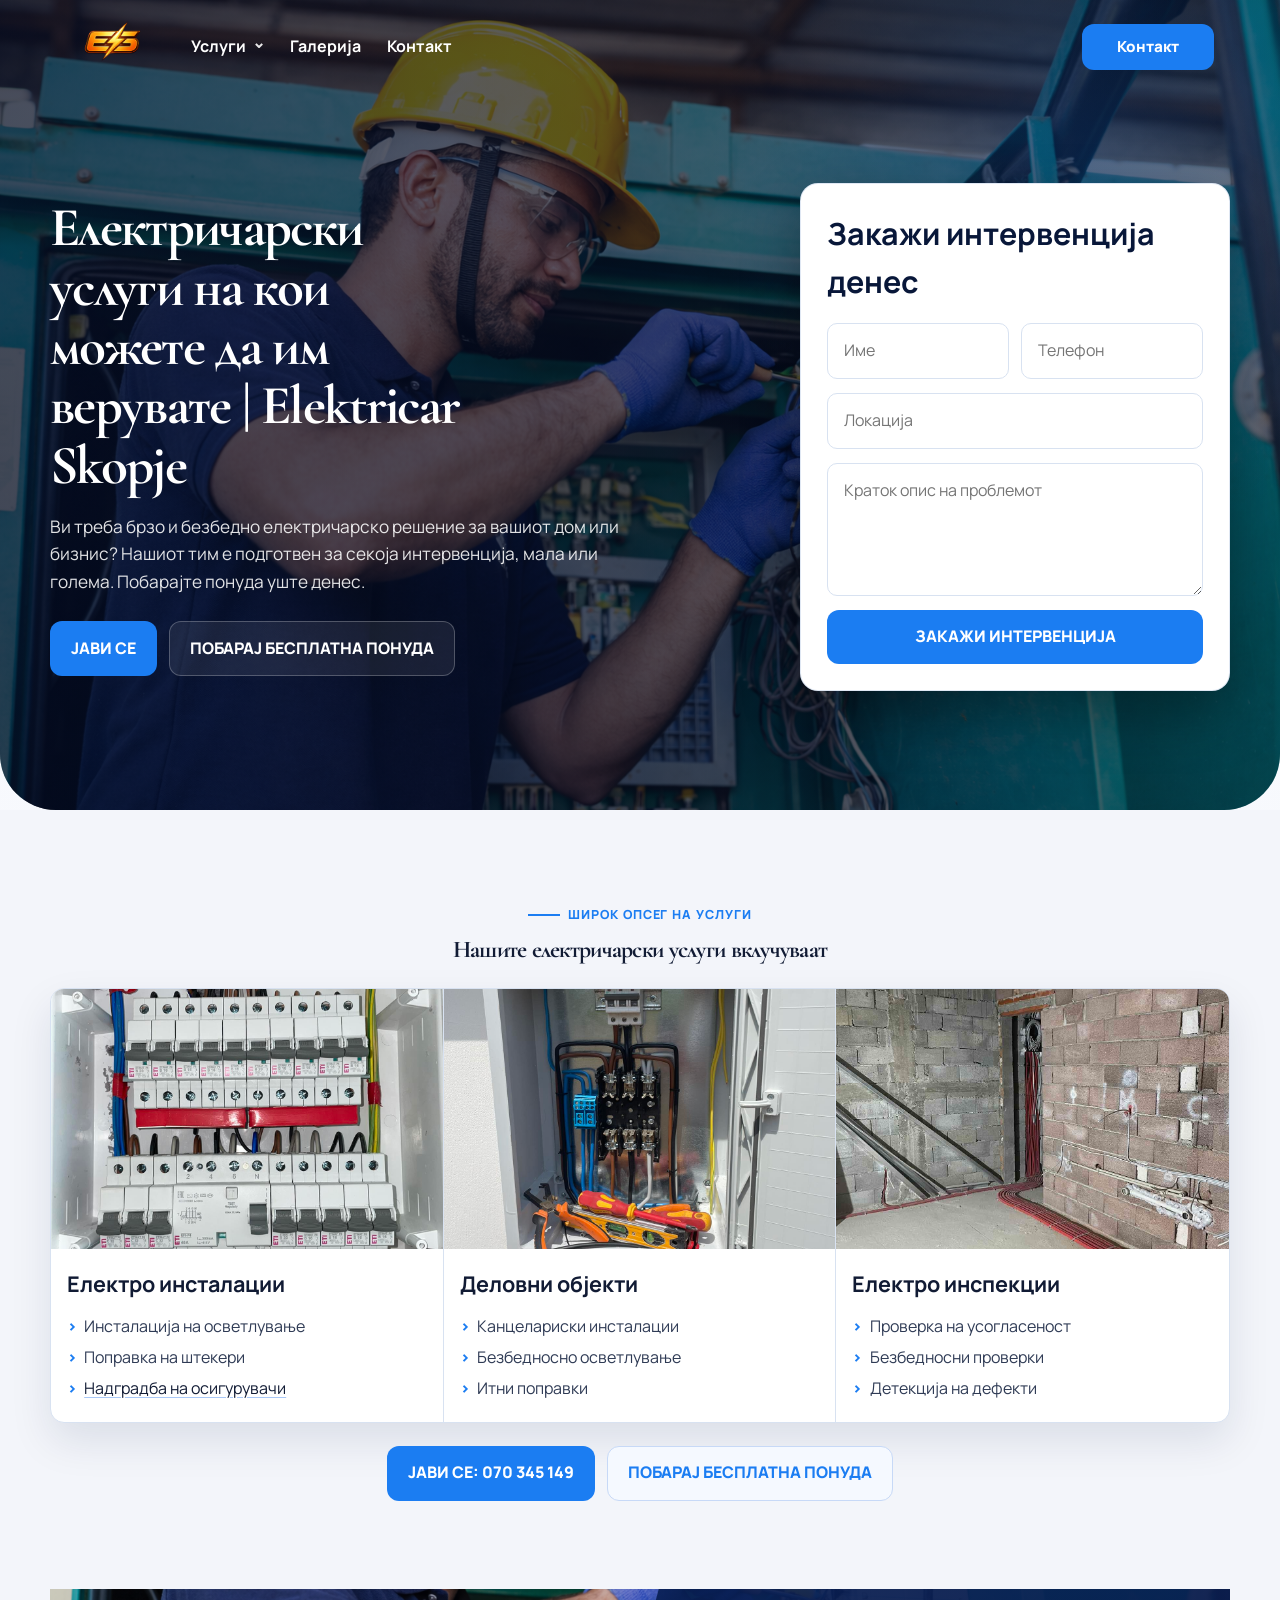
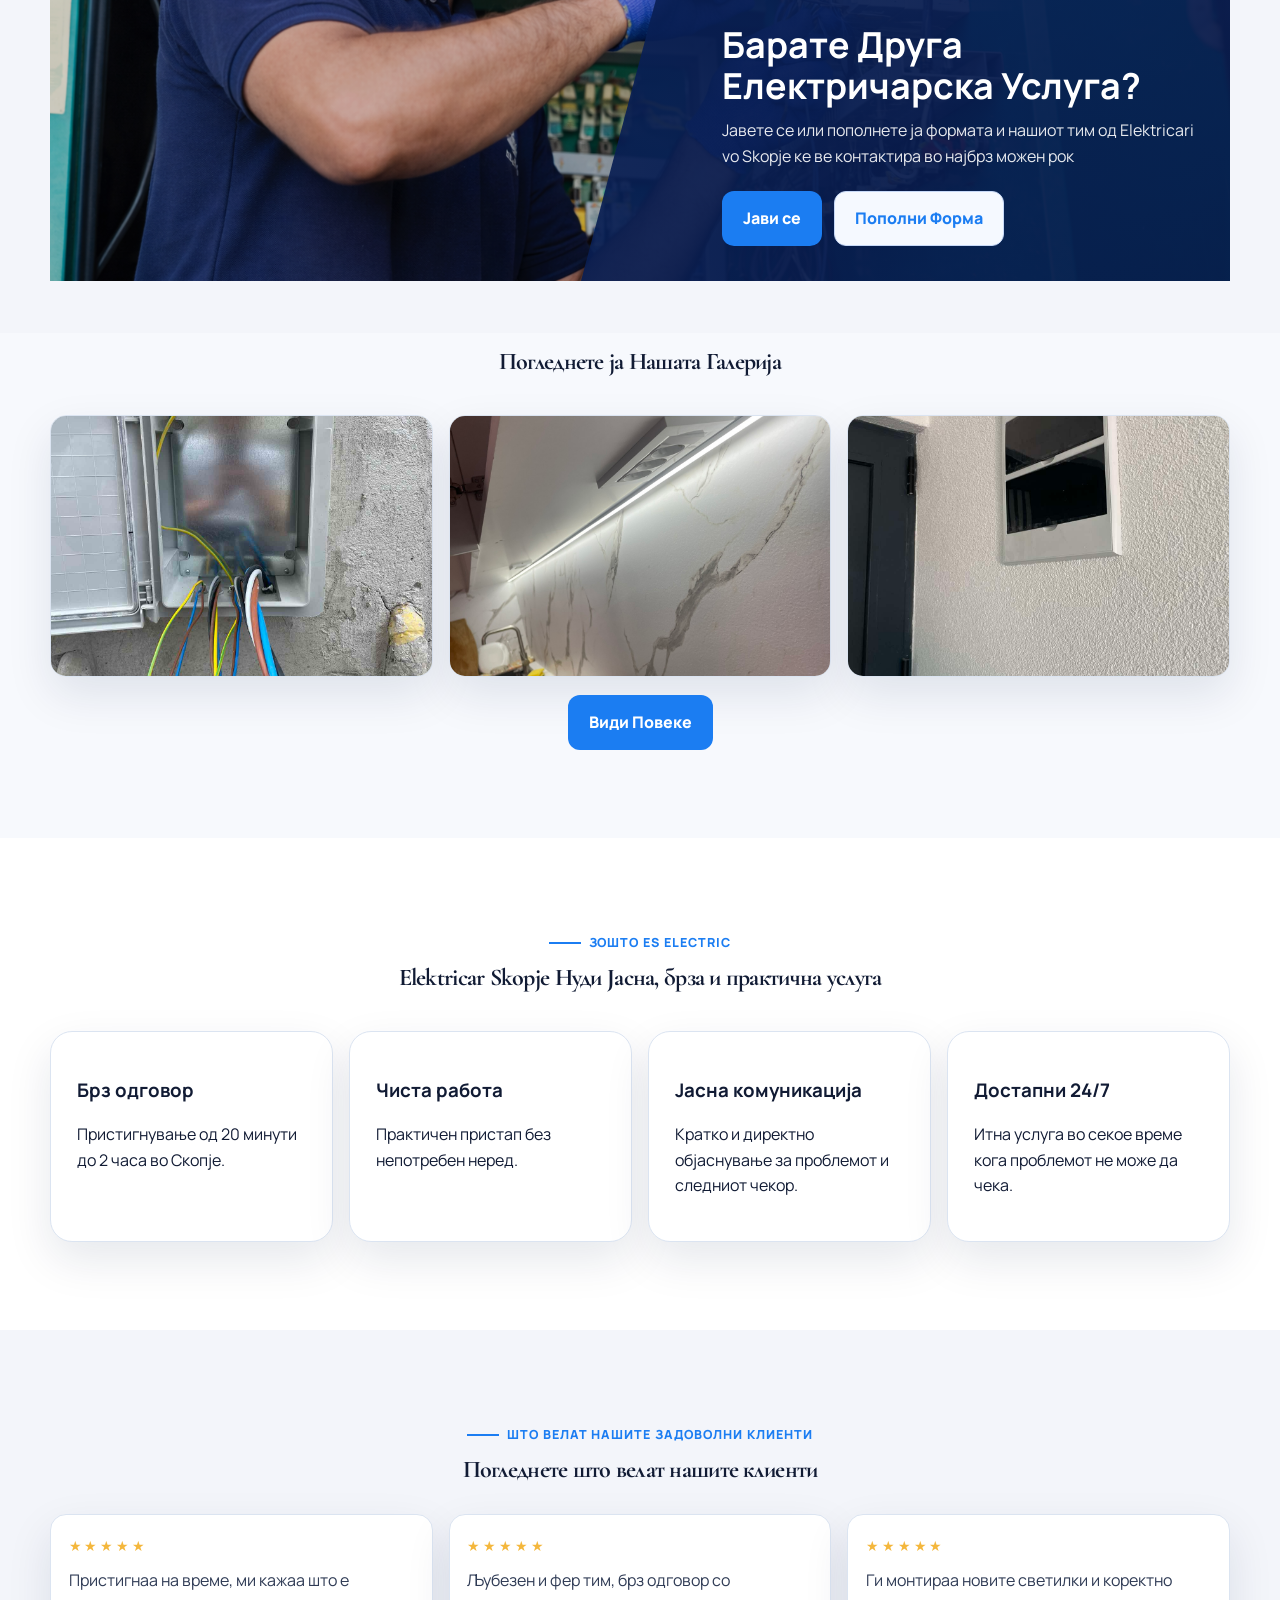
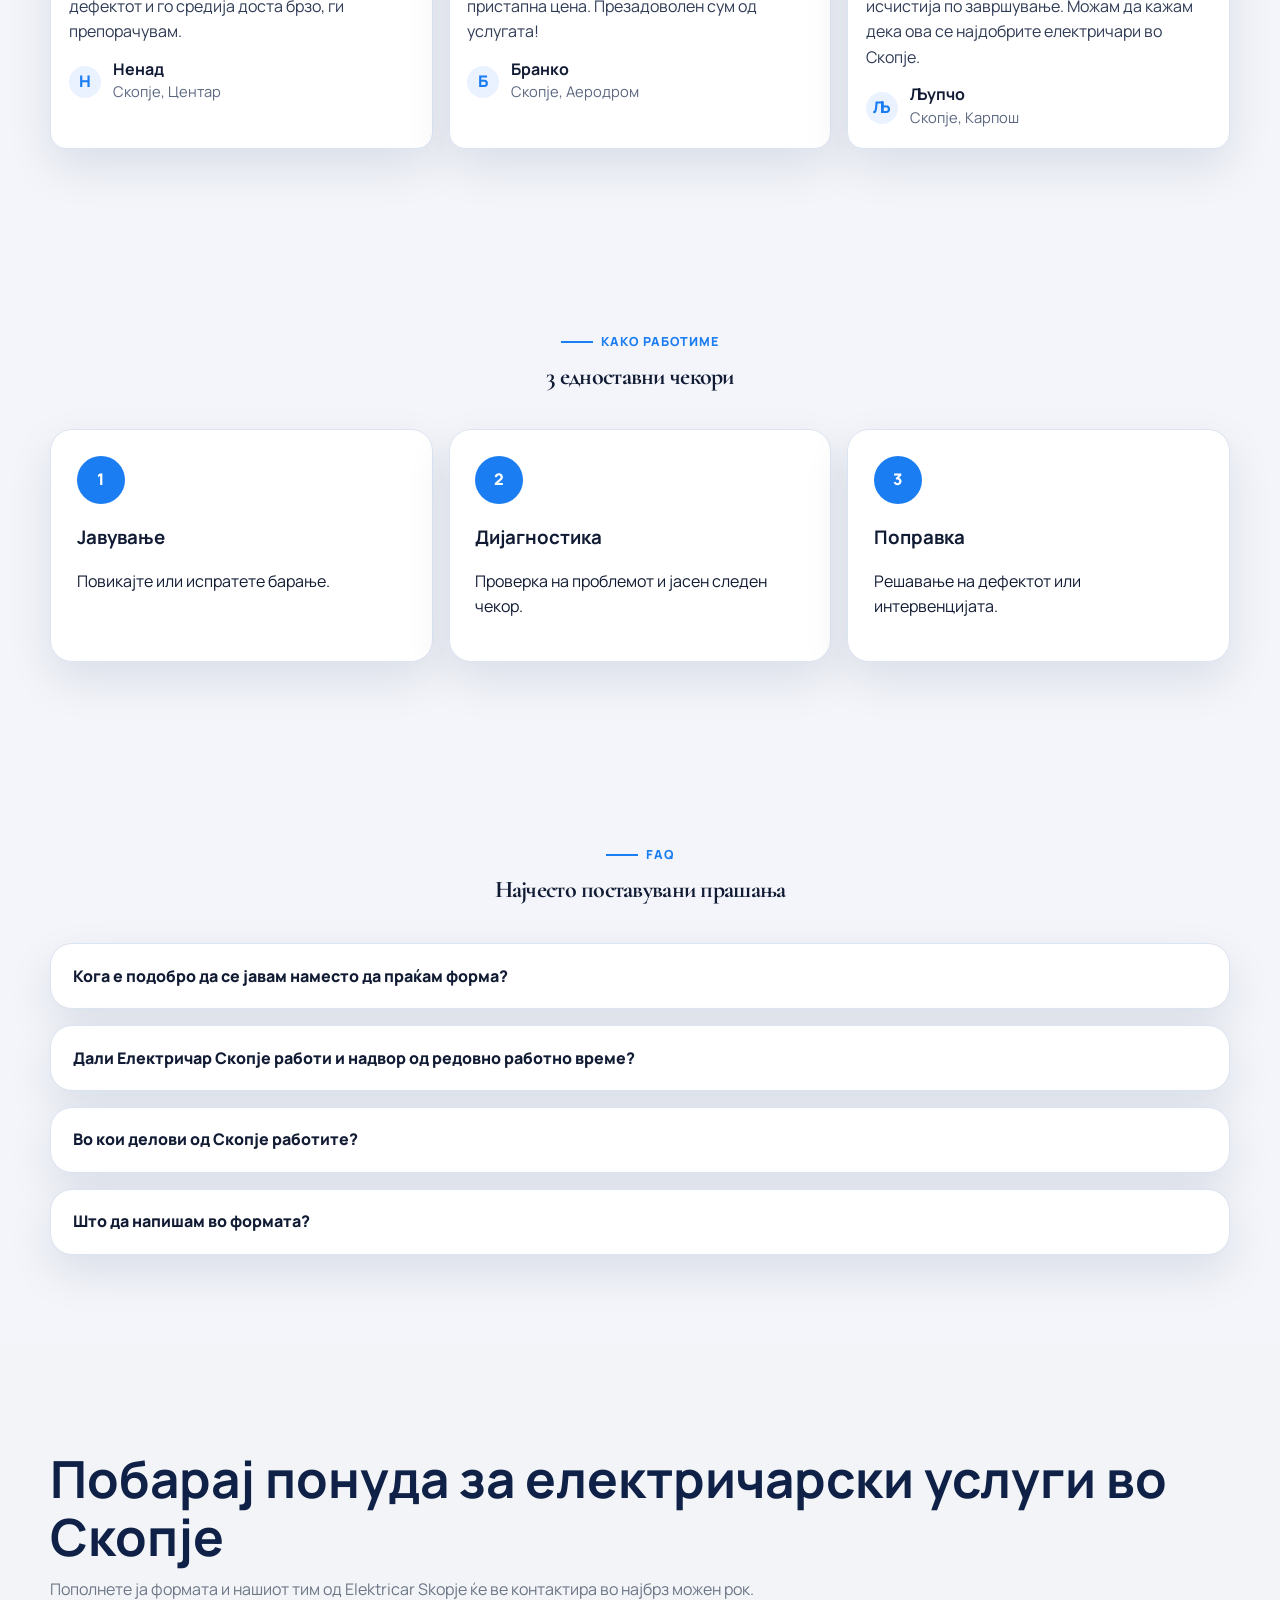
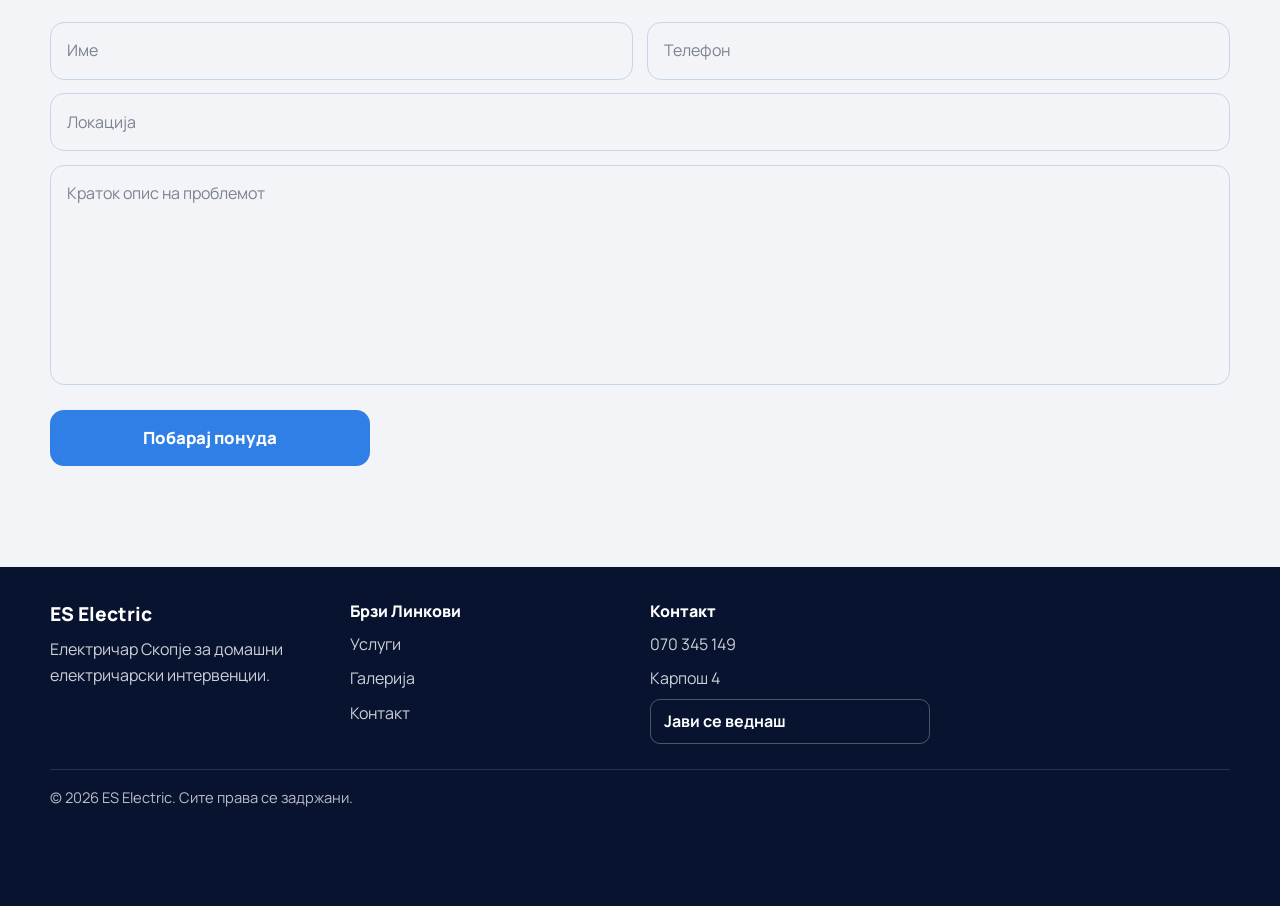
==== commit a873d507: "dodadeh na luka broj" ====
--- a/index.html
+++ b/index.html
@@ -22,7 +22,7 @@
   <link rel="preload" as="image" href="images/elektricarskopjehero.png" fetchpriority="high">
   <link rel="preconnect" href="https://fonts.googleapis.com">
   <link rel="preconnect" href="https://fonts.gstatic.com" crossorigin>
-  <link href="https://fonts.googleapis.com/css2?family=Manrope:wght@400;500;700;800&family=Roboto+Slab:wght@700&display=swap" rel="stylesheet">
+  <link href="https://fonts.googleapis.com/css2?family=Cormorant+Garamond:wght@600;700&family=Manrope:wght@400;500;700;800&display=swap" rel="stylesheet">
   <link rel="stylesheet" href="style.css">
   <script type="application/ld+json">
   {
@@ -30,7 +30,7 @@
     "@type": "Electrician",
     "name": "Električar Skopje",
     "url": "https://elektricarskopje.mk/",
-    "telephone": "+38970757641",
+    "telephone": "+38970345149",
     "image": "https://elektricarskopje.mk/images/elektricarskopjehero.png",
     "priceRange": "$$",
     "areaServed": {
@@ -96,7 +96,7 @@
         <a href="kontakt.html">Контакт</a>
       </nav>
 
-      <a class="button button-call header-call" href="tel:070757641">Контакт</a>
+      <a class="button button-call header-call" href="tel:070345149">Контакт</a>
     </div>
   </header>
 
@@ -109,7 +109,7 @@
             <h1>Електричарски услуги на кои можете да им верувате | Elektricar Skopje</h1>
             <p class="hero-lead">Ви треба брзо и безбедно електричарско решение за вашиот дом или бизнис? Нашиот тим е подготвен за секоја интервенција, мала или голема. Побарајте понуда уште денес.</p>
             <div class="hero-actions">
-              <a class="button button-call" href="tel:070757641">ЈАВИ СЕ</a>
+              <a class="button button-call" href="tel:070345149">ЈАВИ СЕ</a>
               <a class="button button-ghost" href="#contact">ПОБАРАЈ БЕСПЛАТНА ПОНУДА</a>
             </div>
           </div>
@@ -186,7 +186,7 @@
         </div>
 
         <div class="services-cta">
-          <a class="button button-call" href="tel:070757641">ЈАВИ СЕ: 070757641</a>
+          <a class="button button-call" href="tel:070345149">ЈАВИ СЕ: 070 345 149</a>
           <a class="button button-call-outline" href="#contact">ПОБАРАЈ БЕСПЛАТНА ПОНУДА</a>
         </div>
       </div>
@@ -199,7 +199,7 @@
             <h2>Барате Друга Електричарска Услуга?</h2>
             <p>Јавете се или пополнете ја формата и нашиот тим од Elektricari vo Skopje ке ве контактира во најбрз можен рок</p>
             <div class="service-cta-buttons">
-              <a class="button button-call" href="tel:070757641">Јави се</a>
+              <a class="button button-call" href="tel:070345149">Јави се</a>
               <a class="button button-call-outline" href="#contact">Пополни Форма</a>
             </div>
           </div>
@@ -405,9 +405,9 @@
       </div>
       <div class="footer-col">
         <p class="footer-title">Контакт</p>
-        <p><a href="tel:070757641">070757641</a></p>
+        <p><a href="tel:070345149">070 345 149</a></p>
         <p>Карпош 4</p>
-        <a class="footer-call-link" href="tel:070757641">Јави се веднаш</a>
+        <a class="footer-call-link" href="tel:070345149">Јави се веднаш</a>
       </div>
     </div>
     <div class="container footer-bottom">
--- a/style.css
+++ b/style.css
@@ -79,7 +79,7 @@
 
 .section-heading h2,
 .hero h1 {
-  font-family: "Roboto Slab", serif;
+  font-family: "Cormorant Garamond", serif;
   line-height: 1.08;
   letter-spacing: -0.03em;
 }
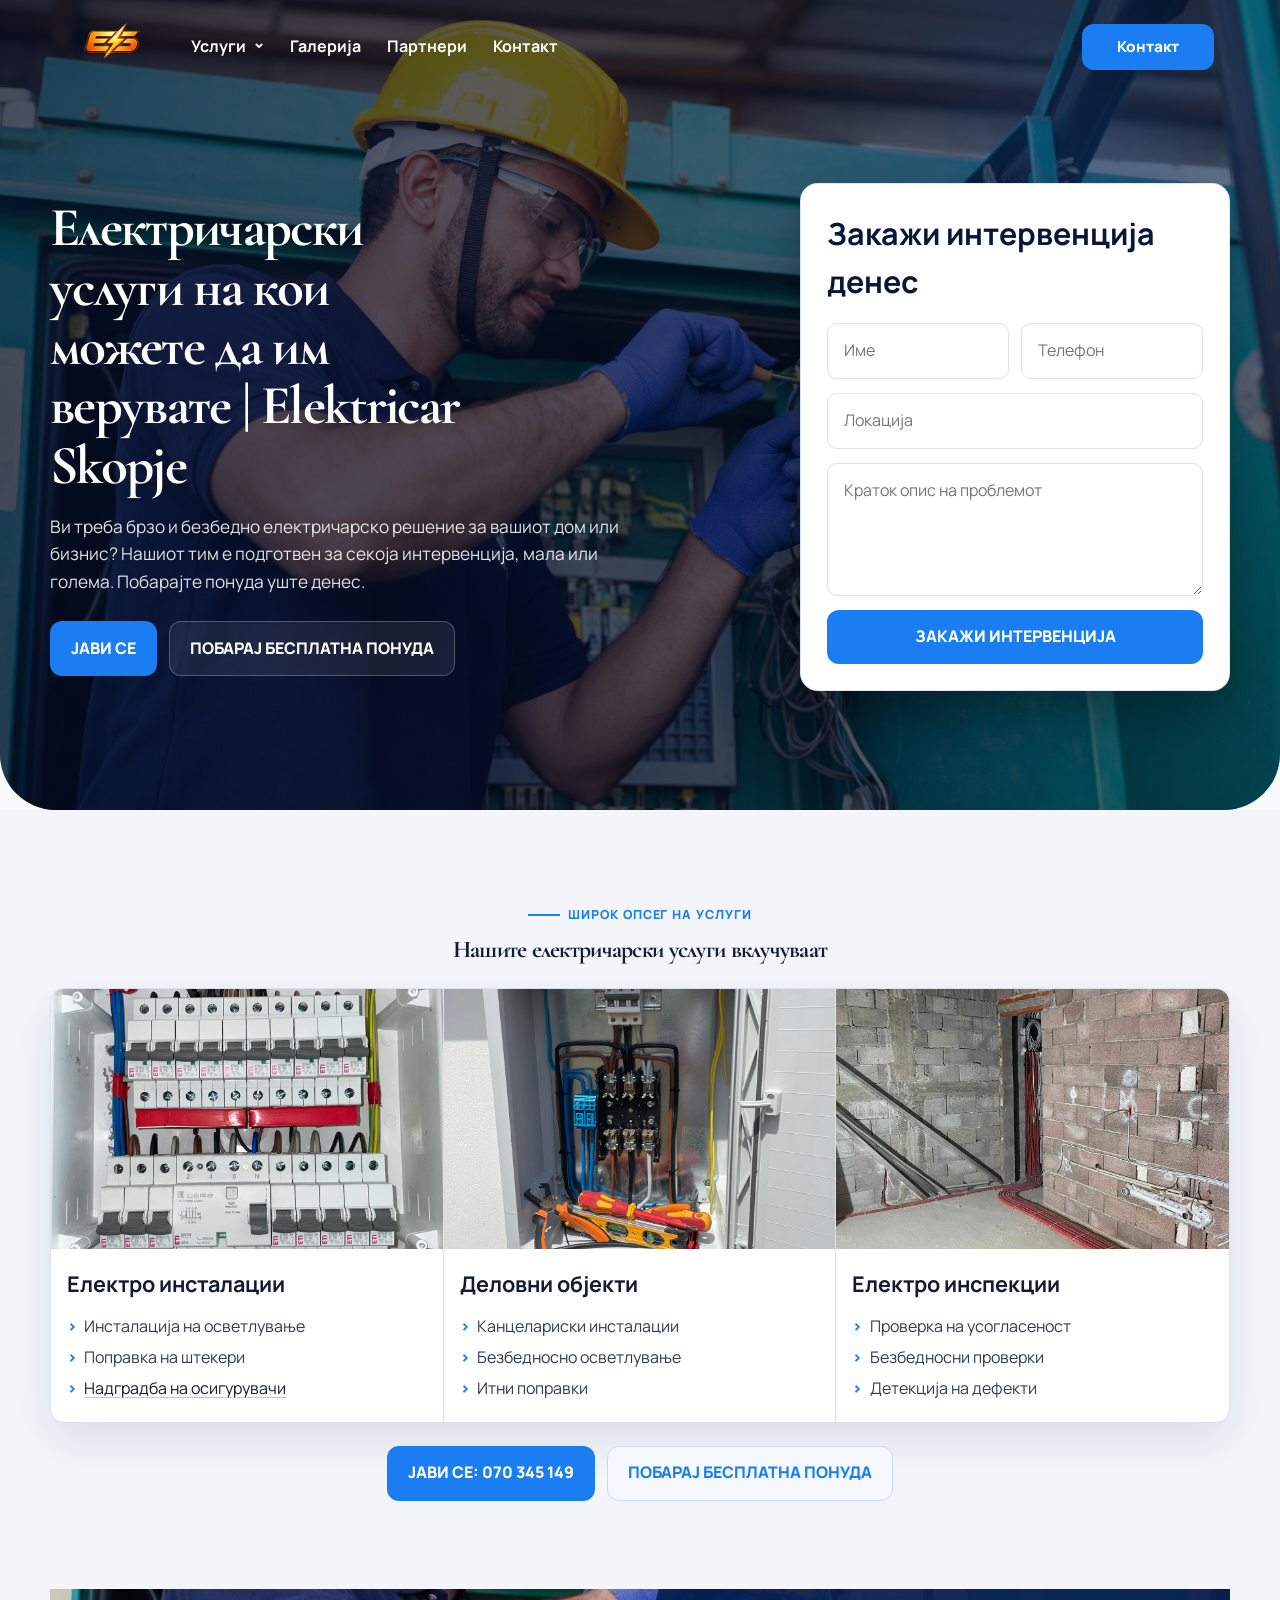
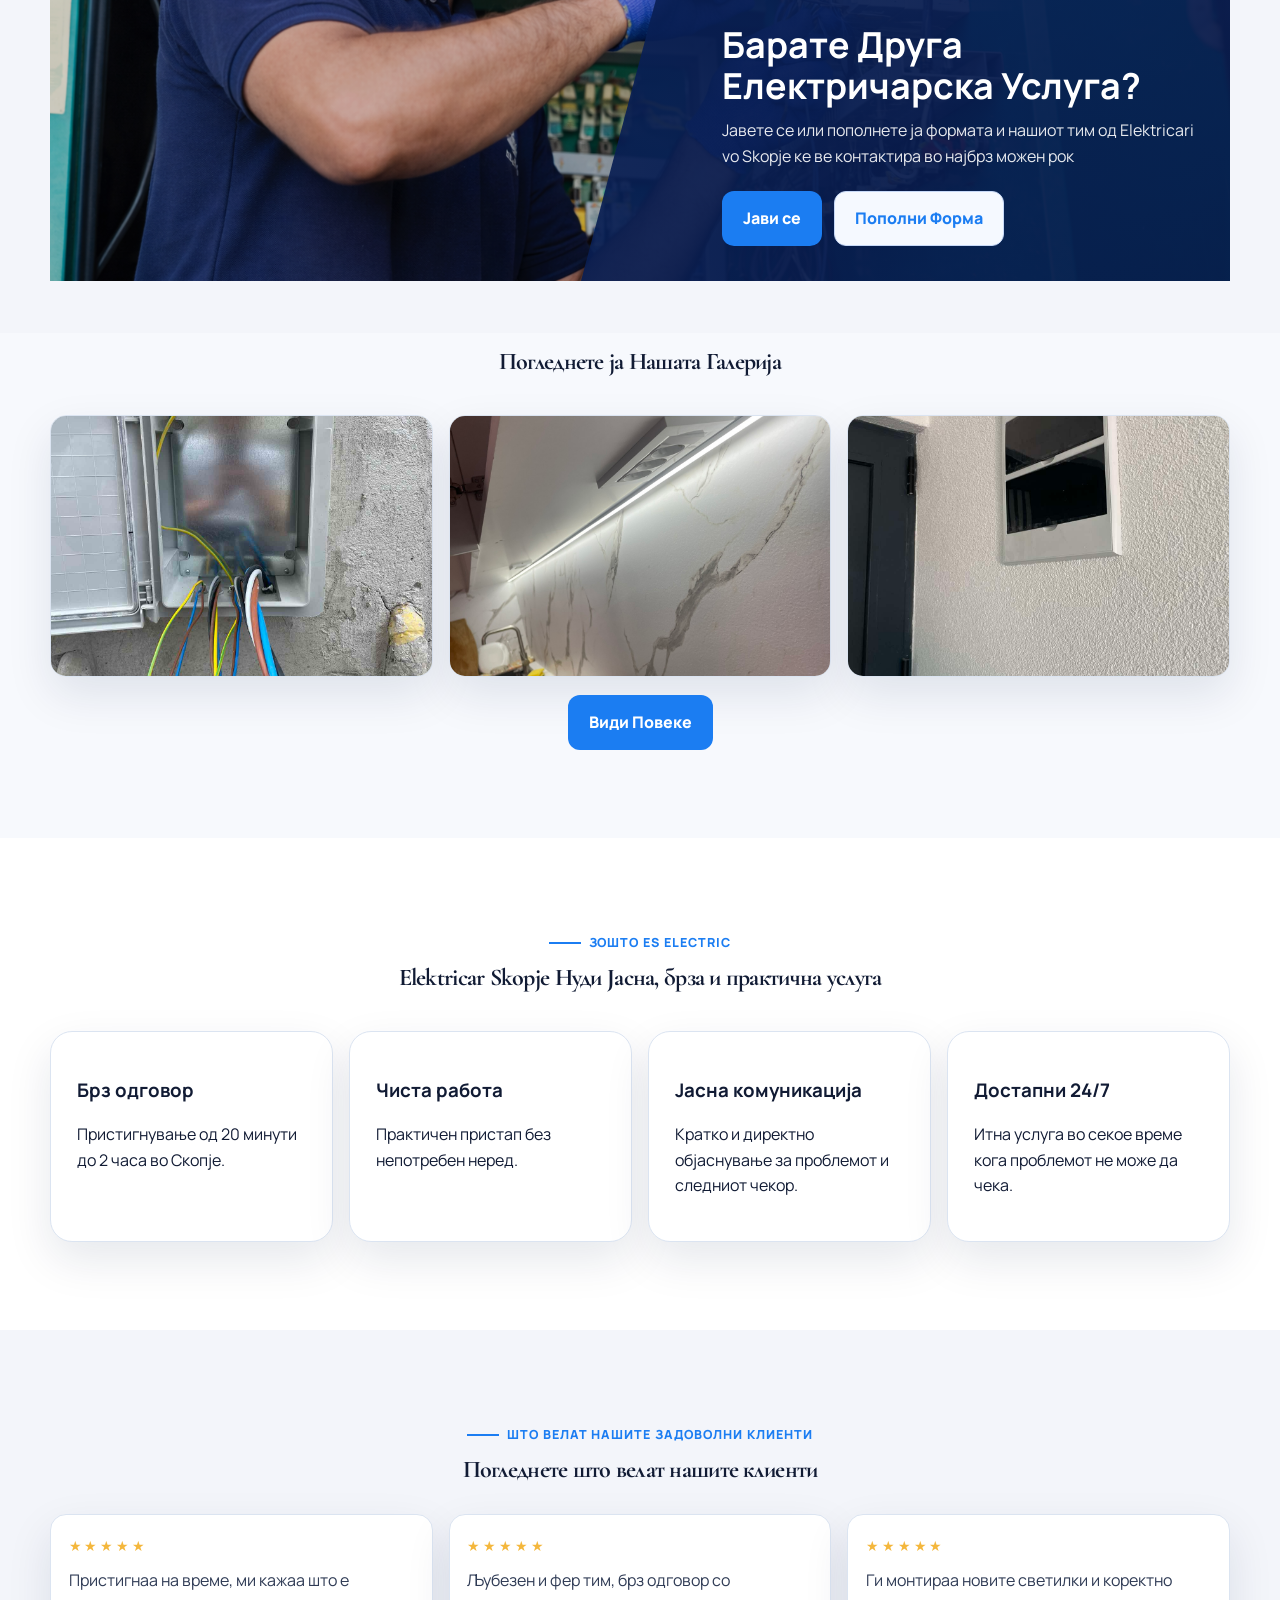
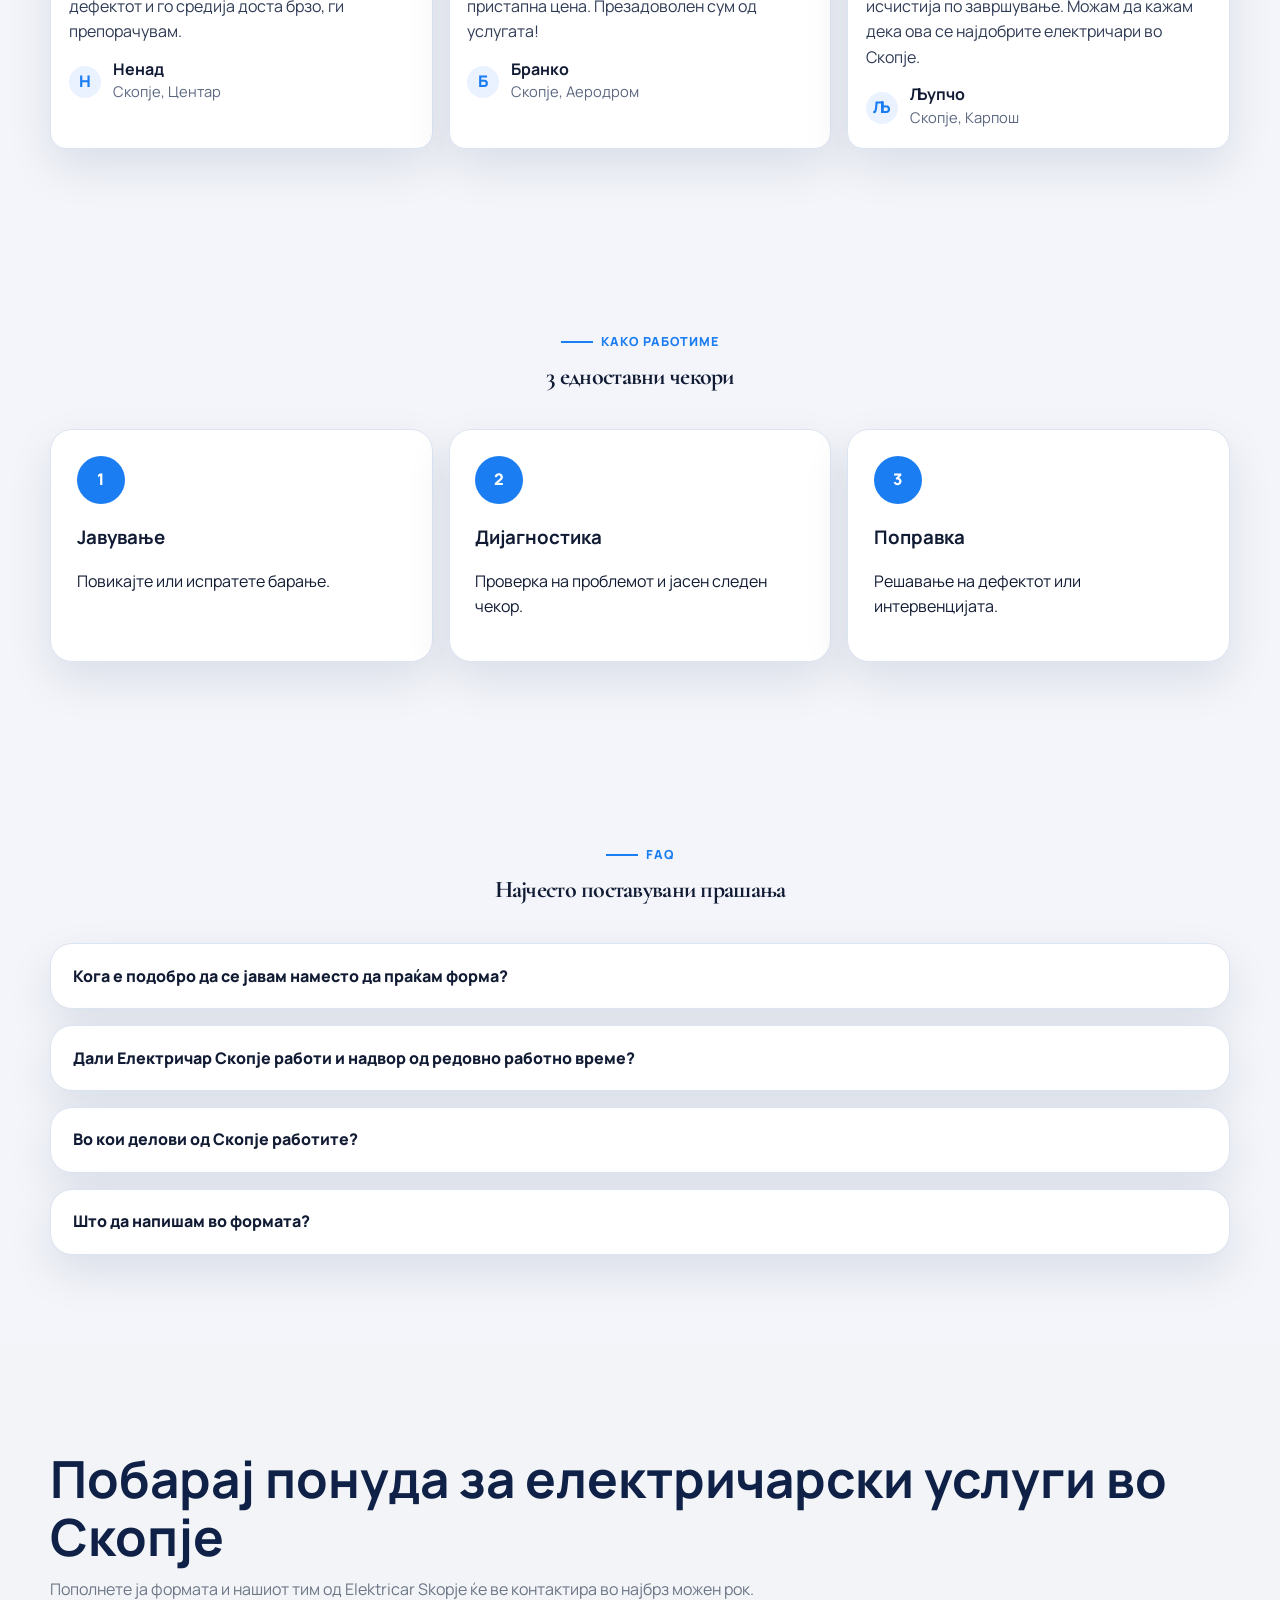
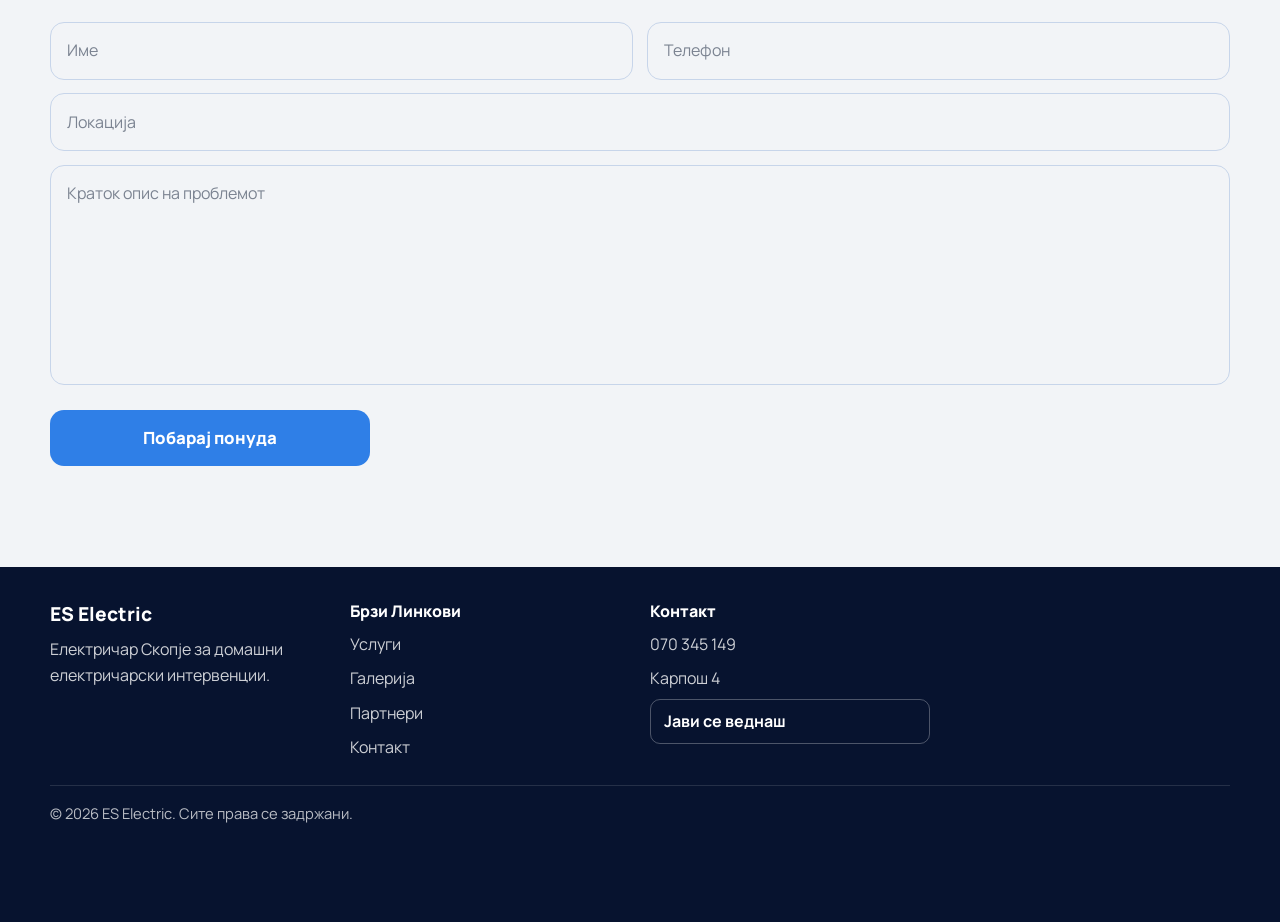
==== commit 396f233b: "new page for partneri" ====
--- a/index.html
+++ b/index.html
@@ -93,6 +93,7 @@
           </div>
         </div>
         <a href="galerija.html">Галерија</a>
+        <a href="partneri/">Партнери</a>
         <a href="kontakt.html">Контакт</a>
       </nav>
 
@@ -401,6 +402,7 @@
         <p class="footer-title">Брзи Линкови</p>
         <a href="uslugi.html">Услуги</a>
         <a href="galerija.html">Галерија</a>
+        <a href="partneri/">Партнери</a>
         <a href="kontakt.html">Контакт</a>
       </div>
       <div class="footer-col">
--- a/style.css
+++ b/style.css
@@ -1147,6 +1147,35 @@
   margin: 0;
 }
 
+.partner-content {
+  max-width: 760px;
+}
+
+.partner-content h2 {
+  margin: 0 0 0.75rem;
+  font-size: clamp(1.55rem, 3vw, 2.4rem);
+}
+
+.partner-content p {
+  margin: 0 0 1rem;
+  color: #2f3b55;
+  font-size: 1.04rem;
+}
+
+.partner-content a {
+  color: var(--accent);
+  font-weight: 800;
+  text-decoration: underline;
+  text-decoration-color: #a9c8f7;
+  text-underline-offset: 0.18em;
+}
+
+.partner-content a:hover,
+.partner-content a:focus-visible {
+  color: var(--accent-dark);
+  text-decoration-color: var(--accent-dark);
+}
+
 .site-footer {
   padding: 2rem 0 6rem;
   background: #07132f;
